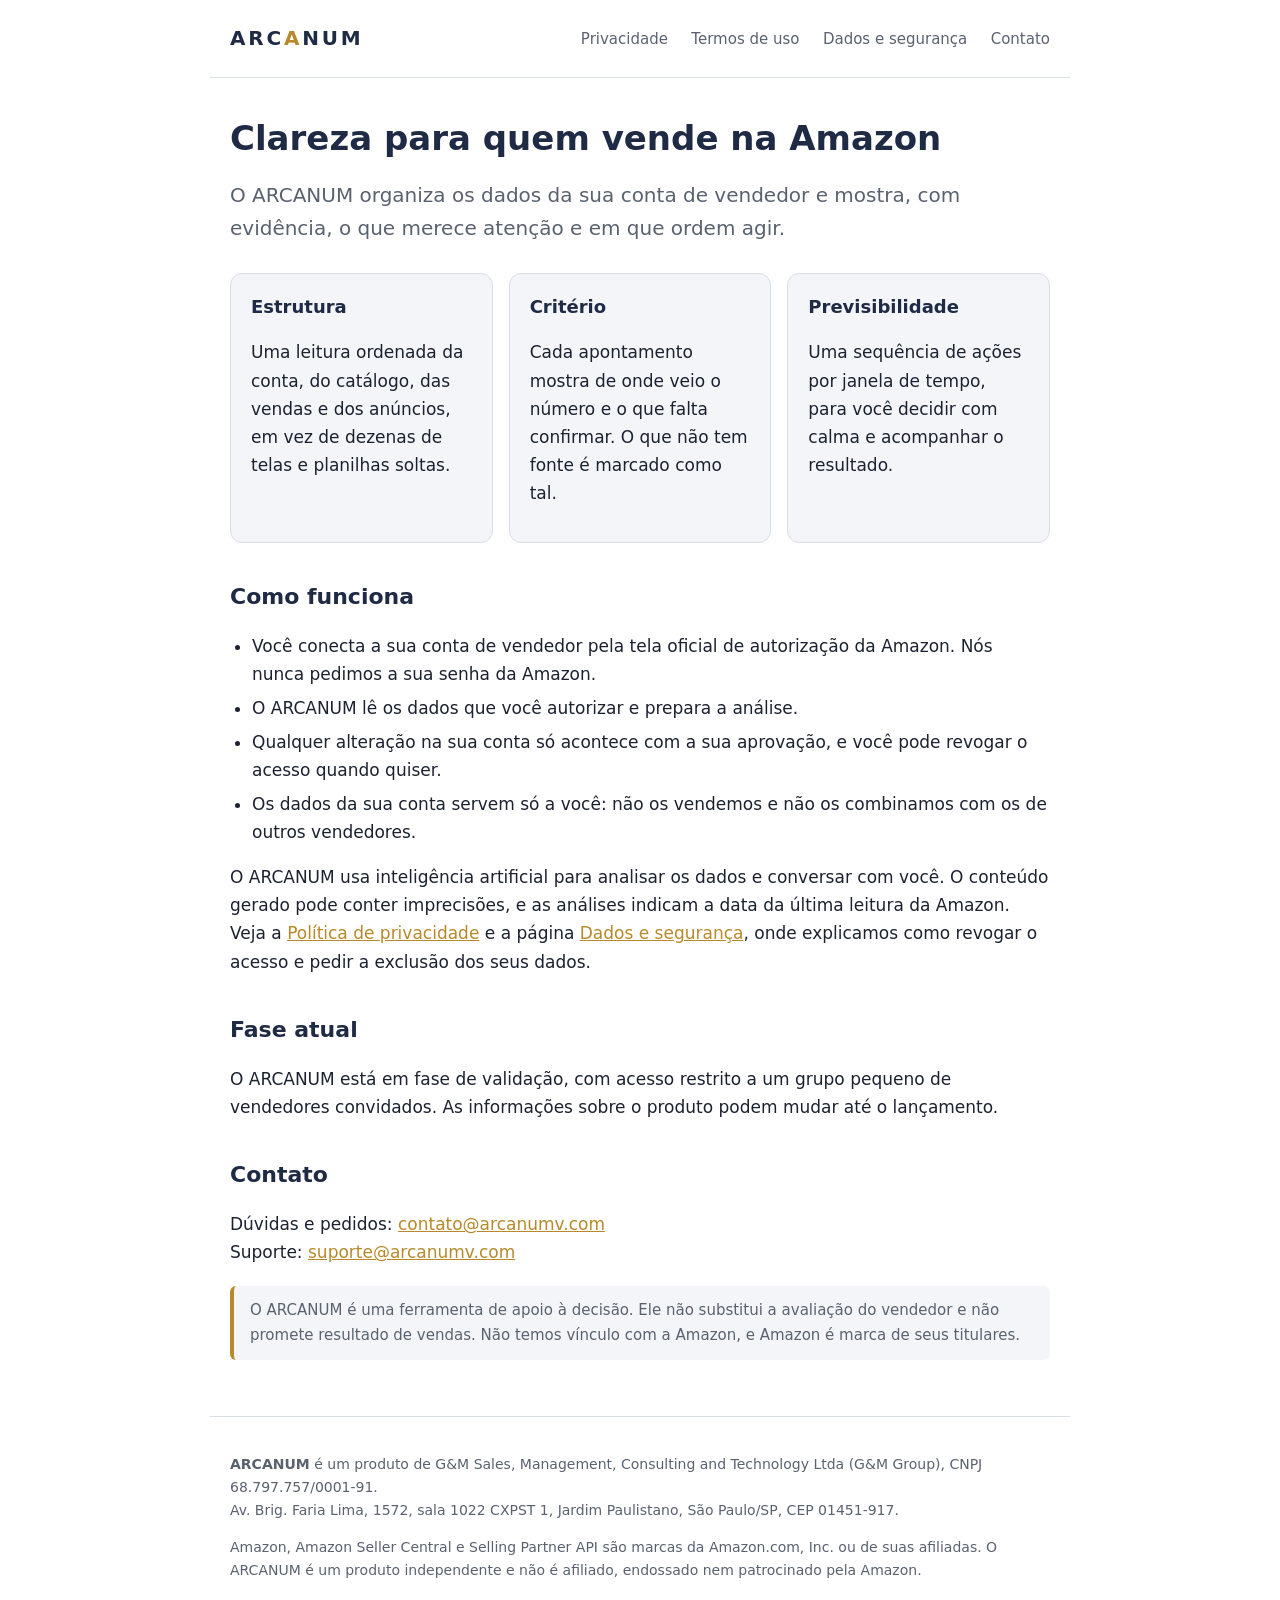
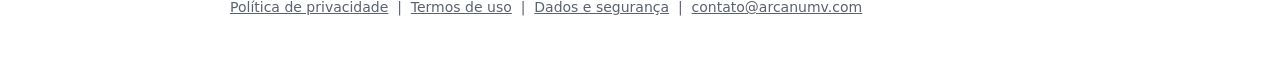
==== index.html @ 4ddd557b "Site institucional do ARCANUM: pagina inicial, privacidade, termos e dados e seguranca" ====
<!doctype html>
<html lang="pt-BR">
<head>
<meta charset="utf-8">
<meta name="viewport" content="width=device-width, initial-scale=1">
<title>ARCANUM | Clareza para quem vende na Amazon</title>
<meta name="description" content="O ARCANUM organiza os dados da sua conta de vendedor na Amazon e mostra, com evidência, o que merece atenção e em que ordem agir.">
<link rel="stylesheet" href="style.css">
</head>
<body>
<header>
  <a class="logo" href="/">ARC<span>A</span>NUM</a>
  <nav>
    <a href="/privacidade.html">Privacidade</a>
    <a href="/termos.html">Termos de uso</a>
    <a href="/dados-e-seguranca.html">Dados e segurança</a>
    <a href="mailto:contato@arcanumv.com">Contato</a>
  </nav>
</header>
<main>
  <h1>Clareza para quem vende na Amazon</h1>
  <p class="lead">O ARCANUM organiza os dados da sua conta de vendedor e mostra, com evidência, o que merece atenção e em que ordem agir.</p>

  <div class="cards">
    <div class="card">
      <h3>Estrutura</h3>
      <p>Uma leitura ordenada da conta, do catálogo, das vendas e dos anúncios, em vez de dezenas de telas e planilhas soltas.</p>
    </div>
    <div class="card">
      <h3>Critério</h3>
      <p>Cada apontamento mostra de onde veio o número e o que falta confirmar. O que não tem fonte é marcado como tal.</p>
    </div>
    <div class="card">
      <h3>Previsibilidade</h3>
      <p>Uma sequência de ações por janela de tempo, para você decidir com calma e acompanhar o resultado.</p>
    </div>
  </div>

  <h2>Como funciona</h2>
  <ul>
    <li>Você conecta a sua conta de vendedor pela tela oficial de autorização da Amazon. Nós nunca pedimos a sua senha da Amazon.</li>
    <li>O ARCANUM lê os dados que você autorizar e prepara a análise.</li>
    <li>Qualquer alteração na sua conta só acontece com a sua aprovação, e você pode revogar o acesso quando quiser.</li>
    <li>Os dados da sua conta servem só a você: não os vendemos e não os combinamos com os de outros vendedores.</li>
  </ul>
  <p>O ARCANUM usa inteligência artificial para analisar os dados e conversar com você. O conteúdo gerado pode conter imprecisões, e as análises indicam a data da última leitura da Amazon. Veja a <a href="/privacidade.html">Política de privacidade</a> e a página <a href="/dados-e-seguranca.html">Dados e segurança</a>, onde explicamos como revogar o acesso e pedir a exclusão dos seus dados.</p>

  <h2>Fase atual</h2>
  <p>O ARCANUM está em fase de validação, com acesso restrito a um grupo pequeno de vendedores convidados. As informações sobre o produto podem mudar até o lançamento.</p>

  <h2>Contato</h2>
  <p>Dúvidas e pedidos: <a href="mailto:contato@arcanumv.com">contato@arcanumv.com</a><br>
  Suporte: <a href="mailto:suporte@arcanumv.com">suporte@arcanumv.com</a></p>
  <p class="aviso">O ARCANUM é uma ferramenta de apoio à decisão. Ele não substitui a avaliação do vendedor e não promete resultado de vendas. Não temos vínculo com a Amazon, e Amazon é marca de seus titulares.</p>
</main>
<footer>
  <p><strong>ARCANUM</strong> é um produto de G&amp;M Sales, Management, Consulting and Technology Ltda (G&amp;M Group), CNPJ 68.797.757/0001-91.<br>
  Av. Brig. Faria Lima, 1572, sala 1022 CXPST 1, Jardim Paulistano, São Paulo/SP, CEP 01451-917.</p>
  <p class="small">Amazon, Amazon Seller Central e Selling Partner API são marcas da Amazon.com, Inc. ou de suas afiliadas. O ARCANUM é um produto independente e não é afiliado, endossado nem patrocinado pela Amazon.</p>
  <p><a href="/privacidade.html">Política de privacidade</a> &nbsp;|&nbsp; <a href="/termos.html">Termos de uso</a> &nbsp;|&nbsp; <a href="/dados-e-seguranca.html">Dados e segurança</a> &nbsp;|&nbsp; <a href="mailto:contato@arcanumv.com">contato@arcanumv.com</a></p>
</footer>
</body>
</html>
---- style.css ----
:root {
  --navy: #1f2a44;
  --gold: #b8892b;
  --ink: #1c2230;
  --muted: #5a6270;
  --bg: #ffffff;
  --soft: #f3f5f9;
  --line: #d9dee8;
}
@media (prefers-color-scheme: dark) {
  :root {
    --navy: #e8ecf5;
    --gold: #d4a63f;
    --ink: #e8ecf5;
    --muted: #a3acbd;
    --bg: #11151f;
    --soft: #1a2030;
    --line: #2b3347;
  }
}
* { box-sizing: border-box; }
html { -webkit-text-size-adjust: 100%; }
body {
  margin: 0;
  font-family: system-ui, -apple-system, "Segoe UI", Roboto, Arial, sans-serif;
  color: var(--ink);
  background: var(--bg);
  line-height: 1.65;
  font-size: 17px;
}
a { color: var(--gold); }
header, main, footer { width: 100%; max-width: 860px; margin: 0 auto; padding: 0 20px; }
header { display: flex; align-items: center; justify-content: space-between; padding-top: 22px; padding-bottom: 22px; border-bottom: 1px solid var(--line); flex-wrap: wrap; gap: 10px; }
.logo { font-weight: 800; letter-spacing: 0.14em; color: var(--navy); text-decoration: none; font-size: 20px; }
.logo span { color: var(--gold); }
nav a { margin-left: 18px; text-decoration: none; color: var(--muted); font-size: 15px; }
nav a:hover { color: var(--gold); }
h1 { font-size: 34px; line-height: 1.2; color: var(--navy); margin: 40px 0 12px; }
h2 { font-size: 22px; color: var(--navy); margin: 36px 0 8px; }
h3 { font-size: 18px; color: var(--navy); margin: 24px 0 6px; }
.lead { font-size: 20px; color: var(--muted); margin-bottom: 28px; }
.cards { display: grid; grid-template-columns: repeat(auto-fit, minmax(240px, 1fr)); gap: 16px; margin: 24px 0; }
.card { background: var(--soft); border: 1px solid var(--line); border-radius: 12px; padding: 18px 20px; }
.card h3 { margin-top: 0; }
.aviso { background: var(--soft); border-left: 4px solid var(--gold); padding: 12px 16px; border-radius: 6px; color: var(--muted); font-size: 15px; margin: 20px 0; }
ul { padding-left: 22px; }
li { margin: 6px 0; }
footer { border-top: 1px solid var(--line); margin-top: 56px; padding-top: 22px; padding-bottom: 40px; color: var(--muted); font-size: 14px; }
footer a { color: var(--muted); }
.small { font-size: 14px; color: var(--muted); }
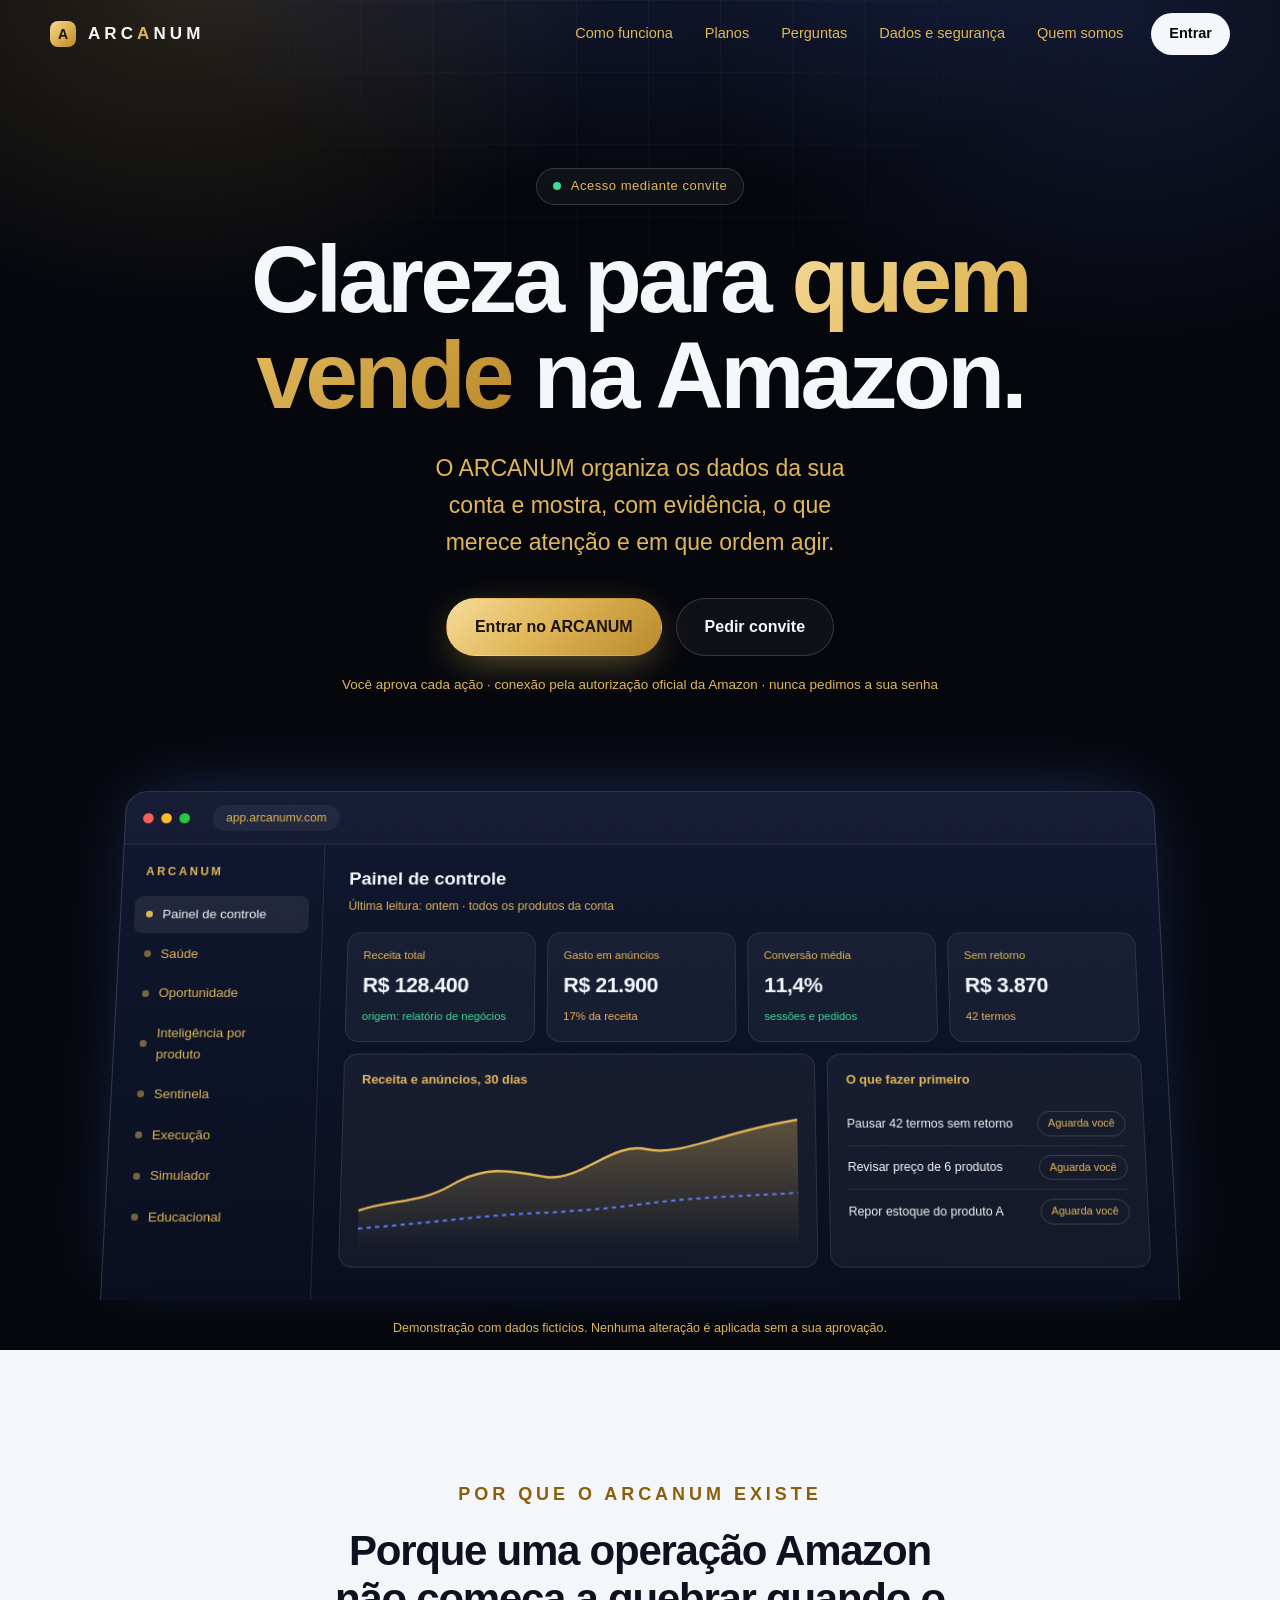
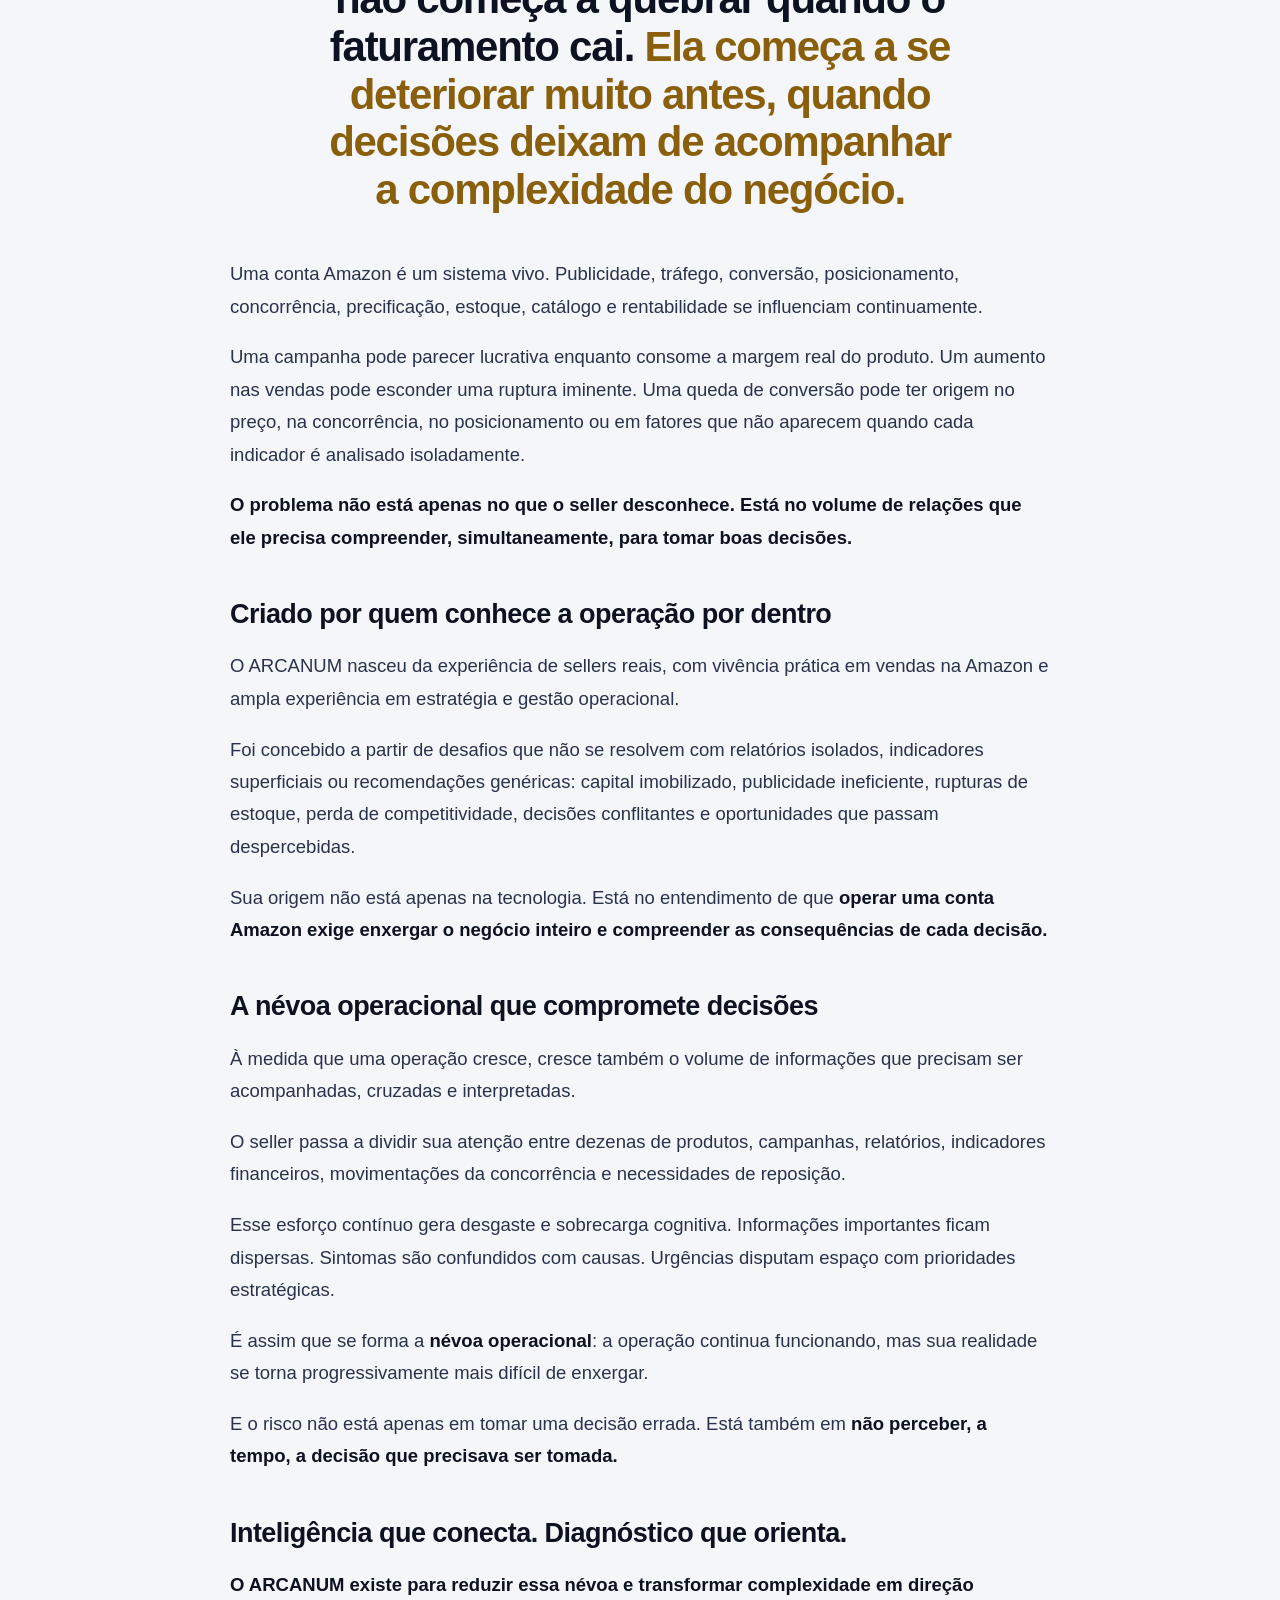
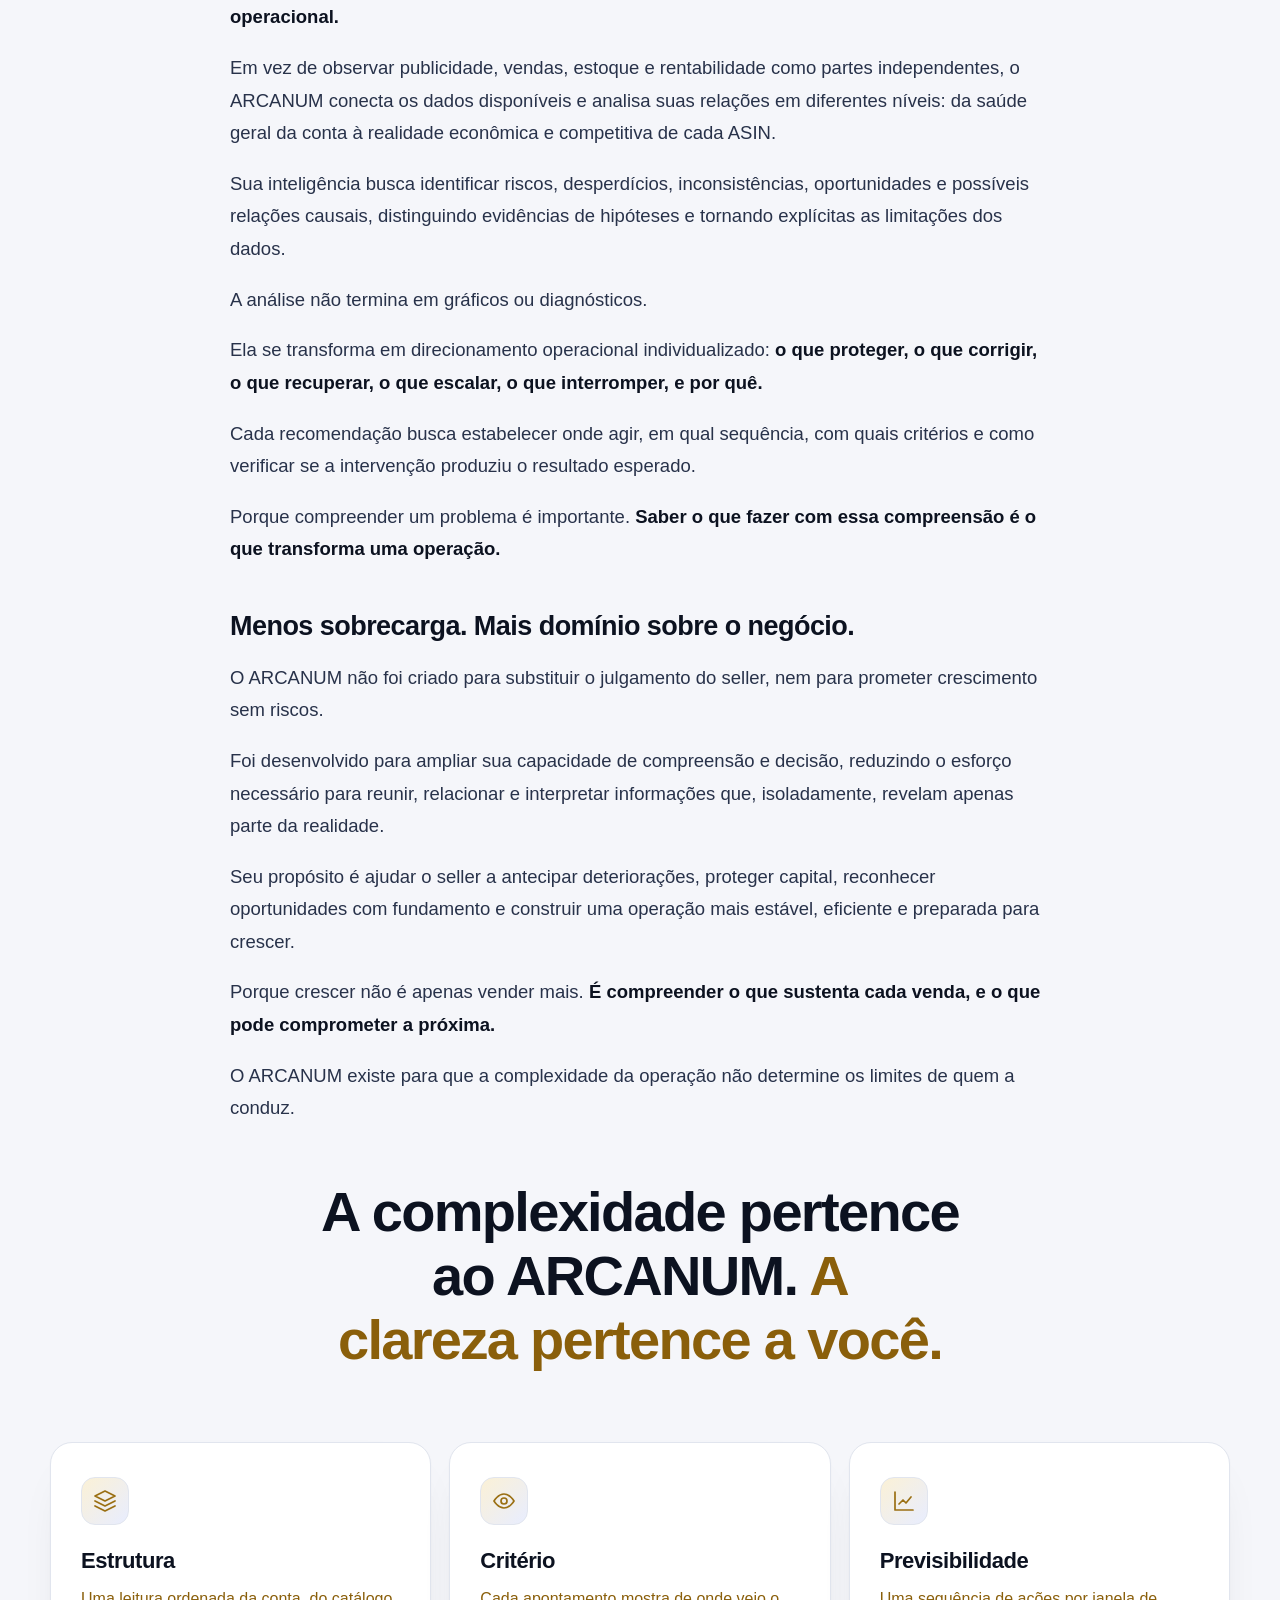
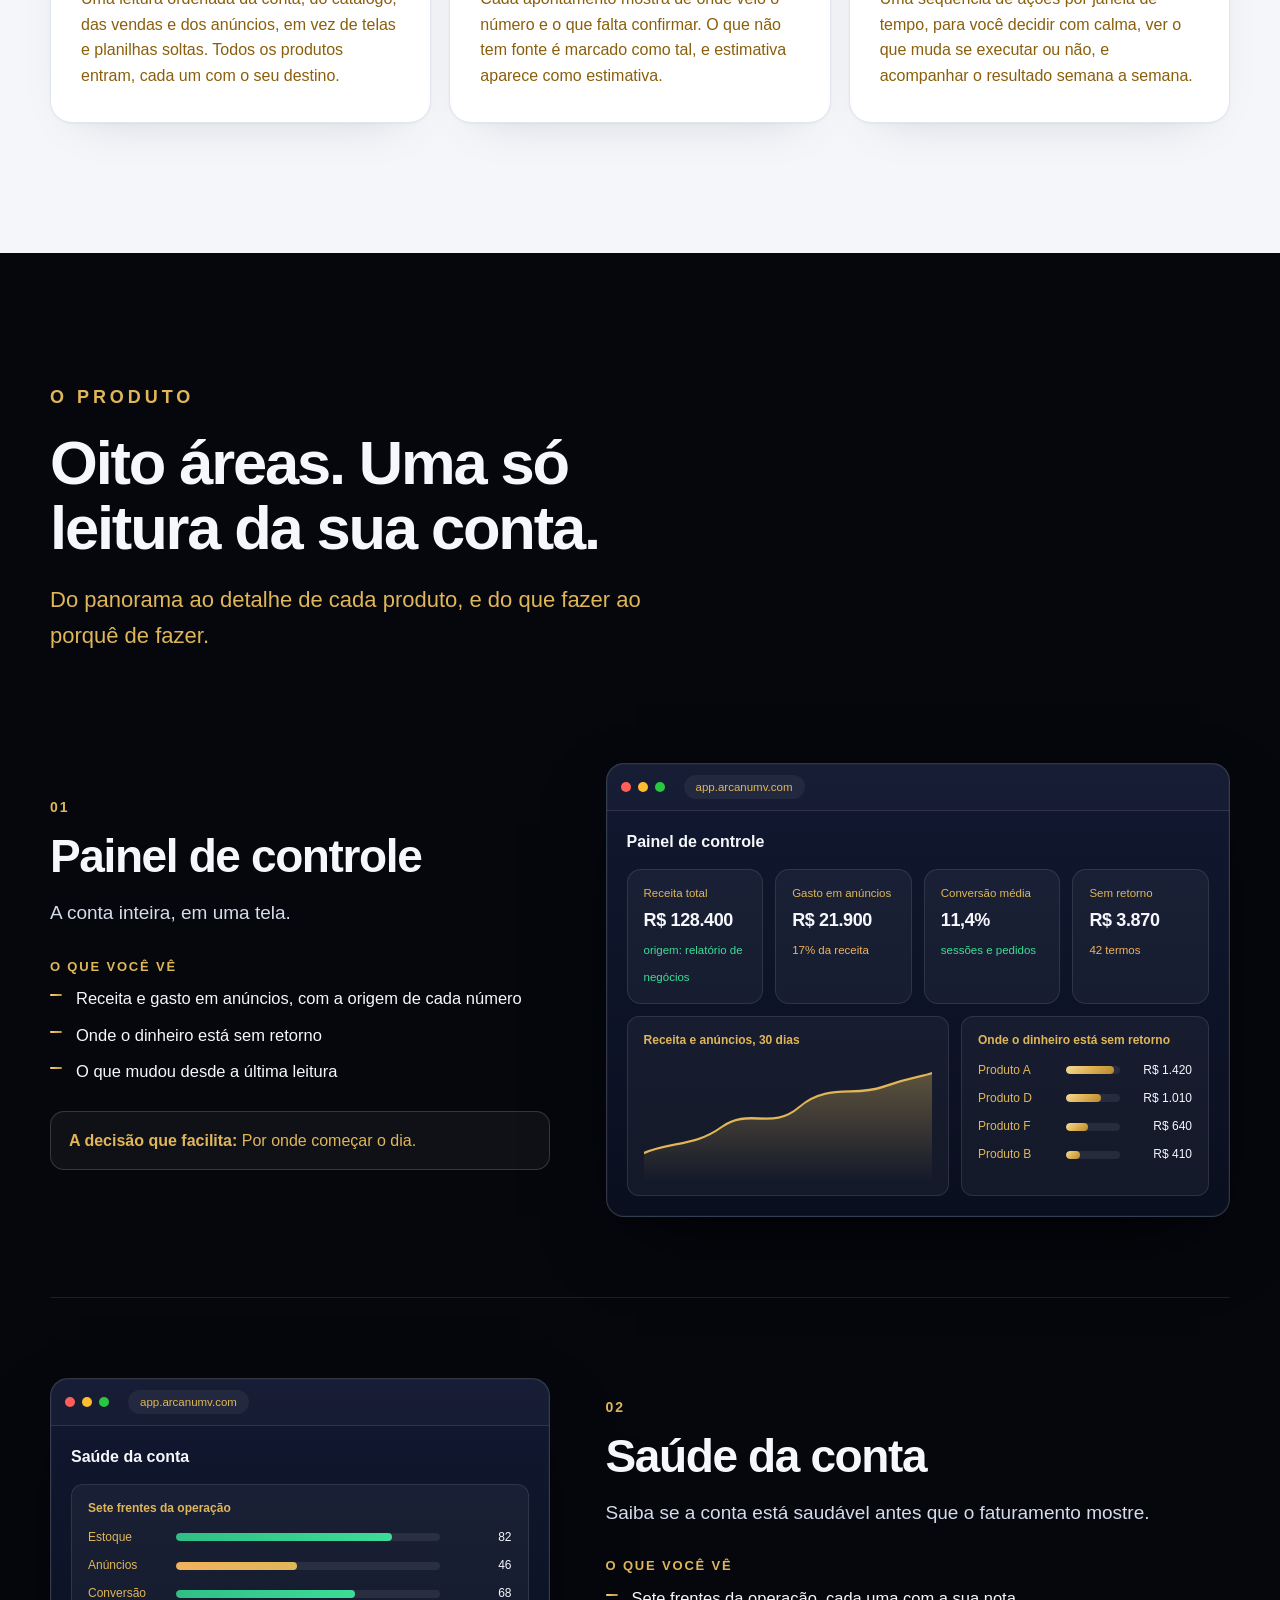
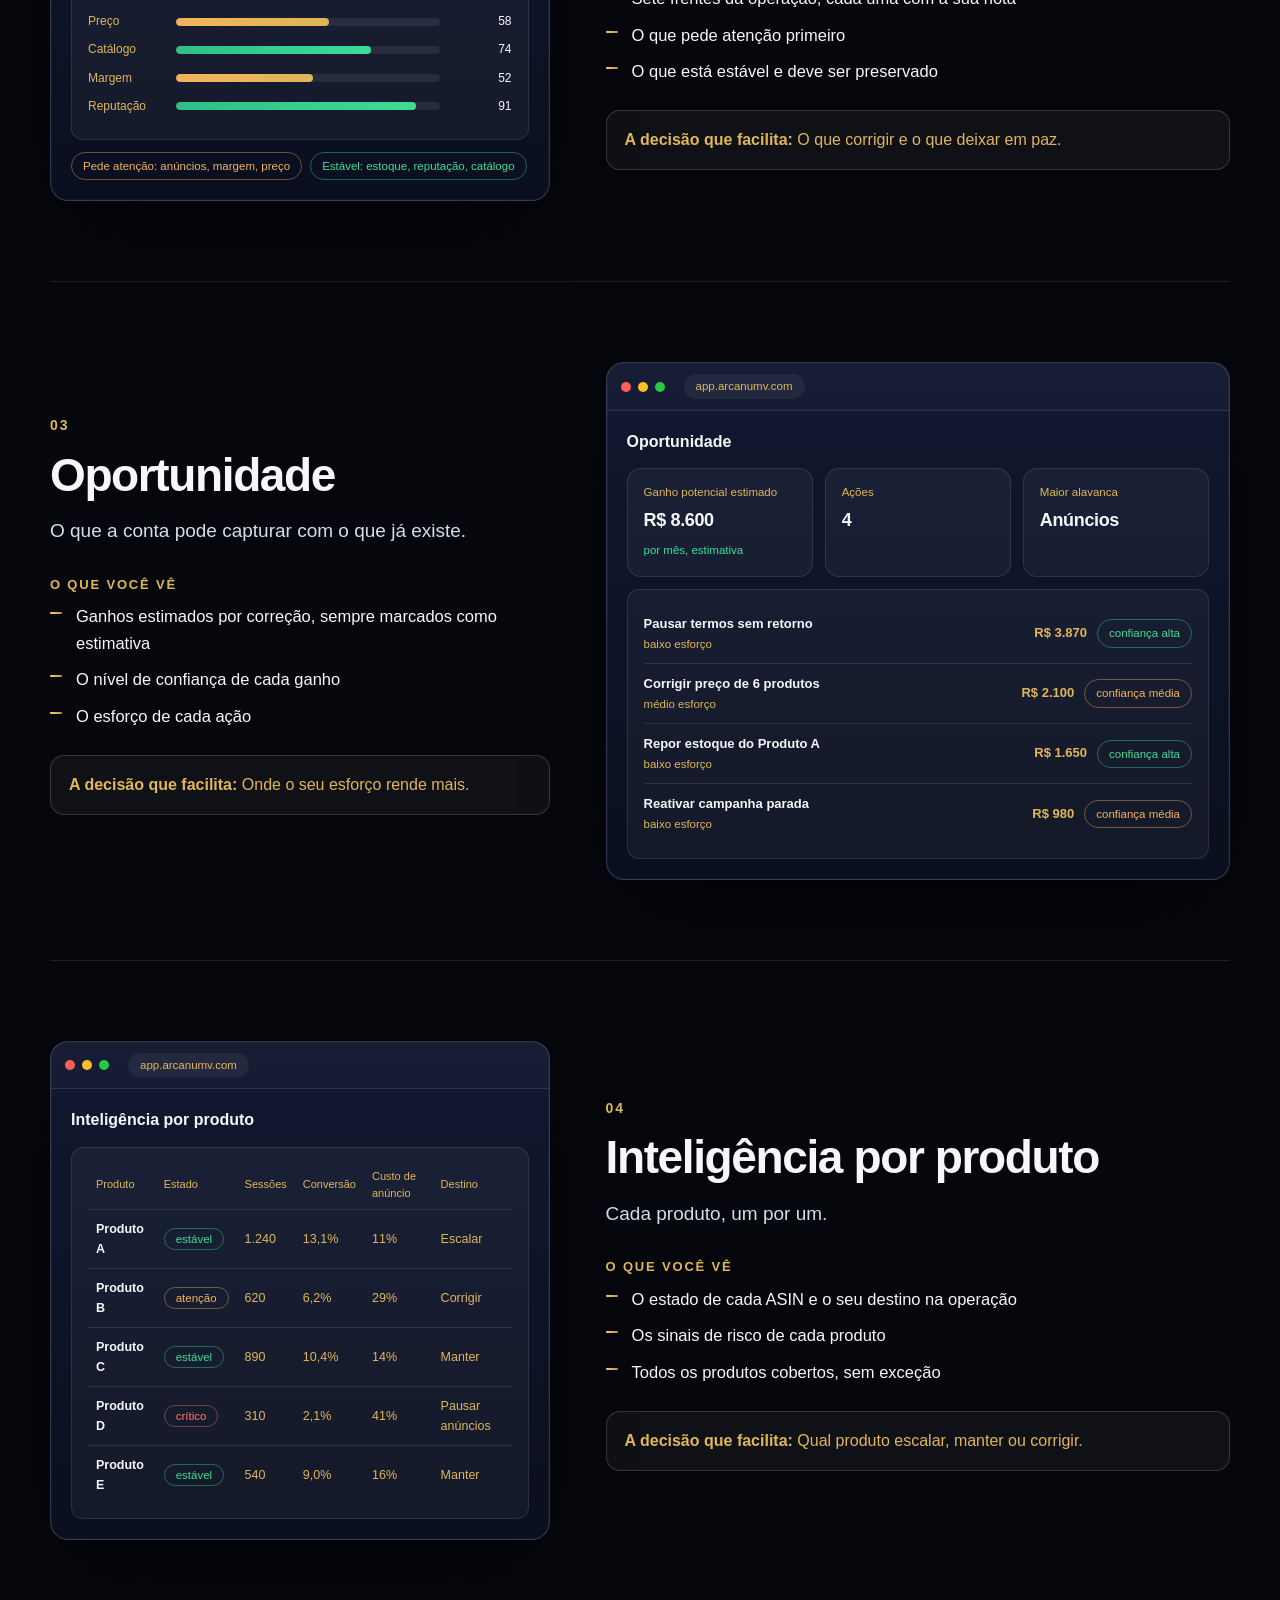
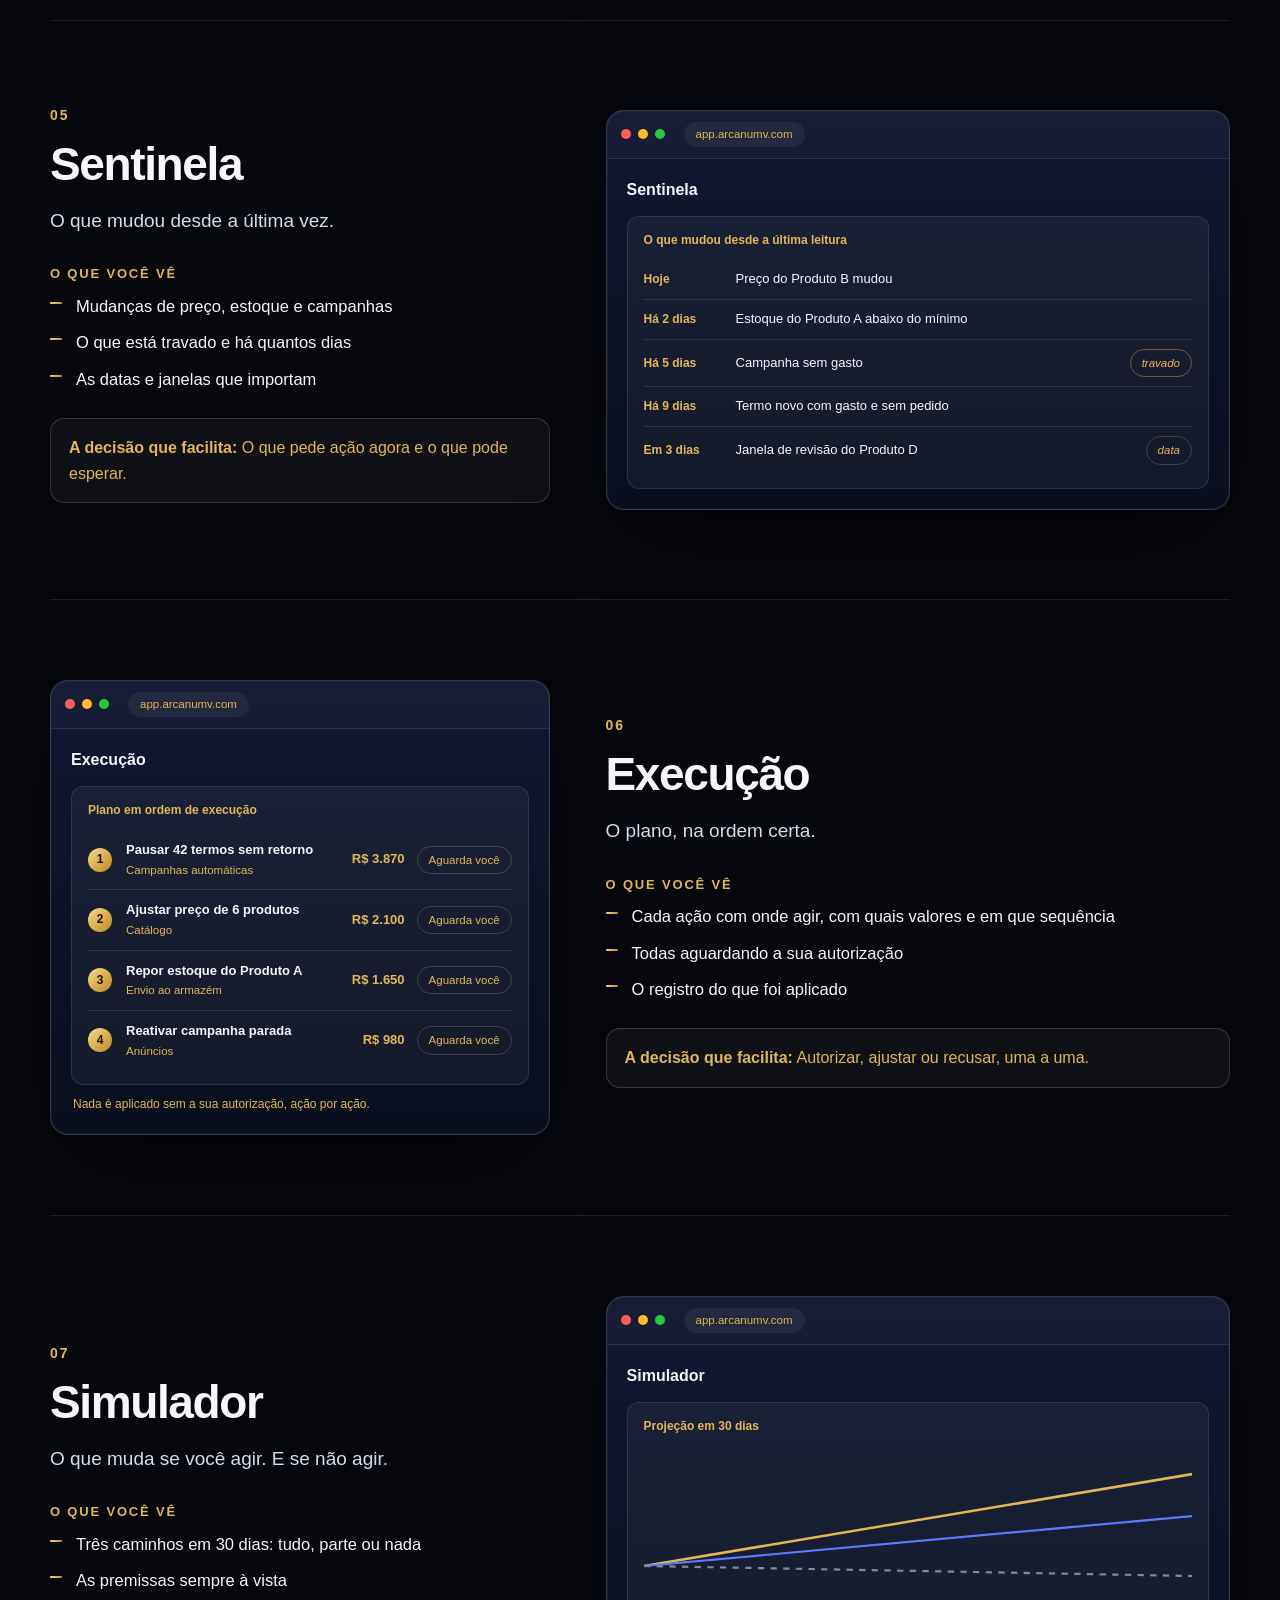
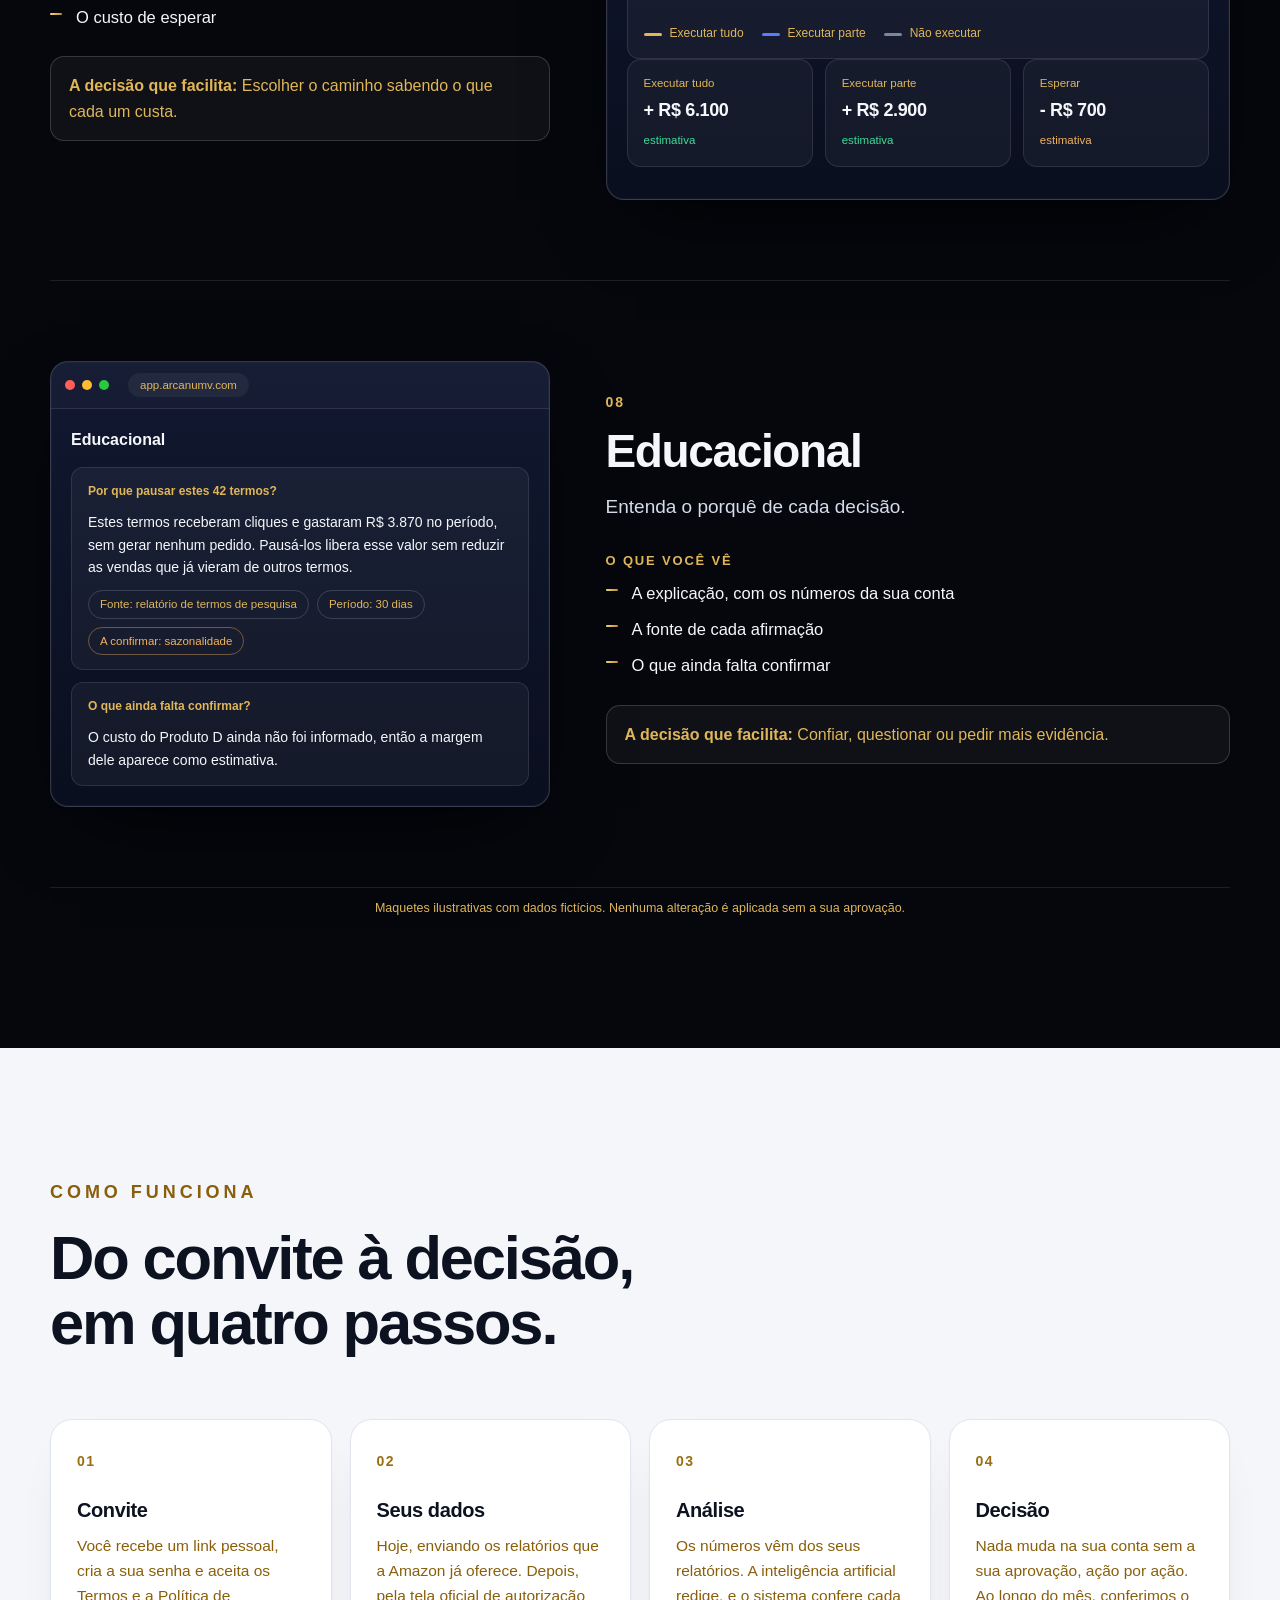
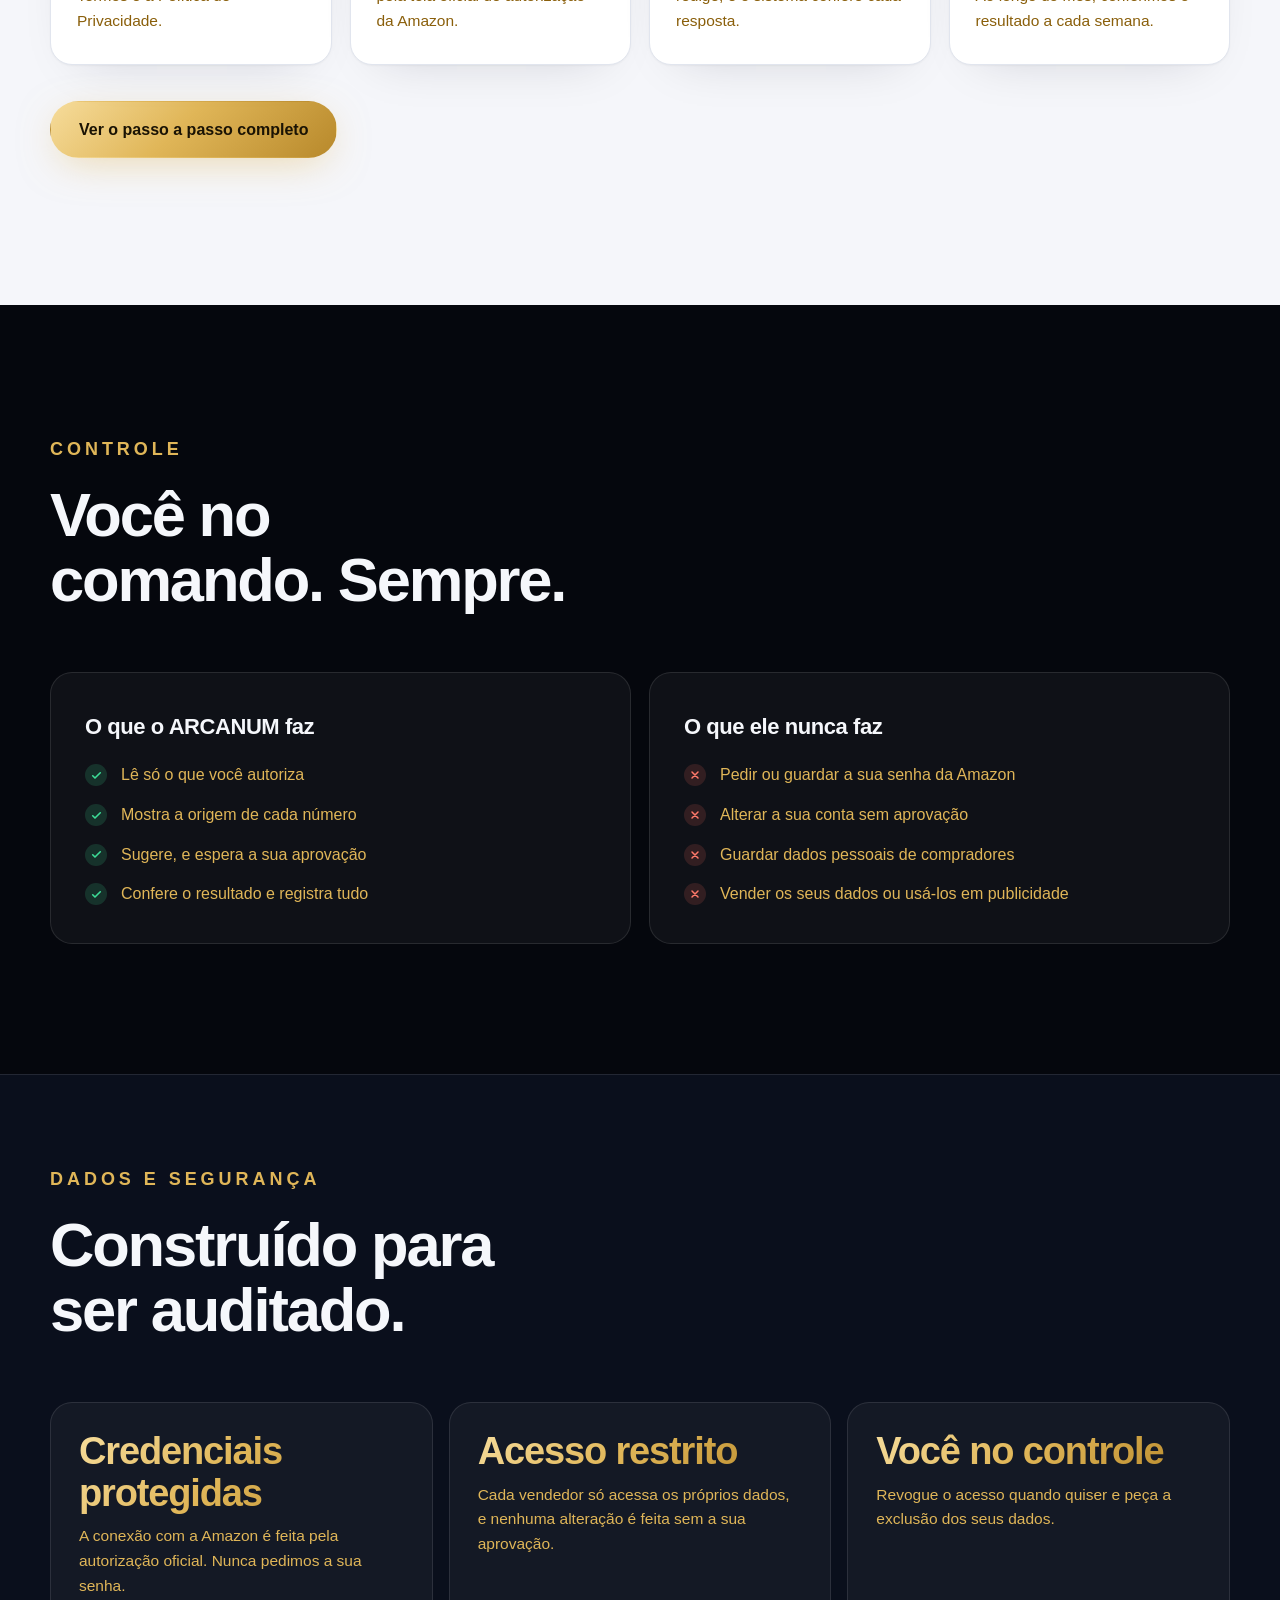
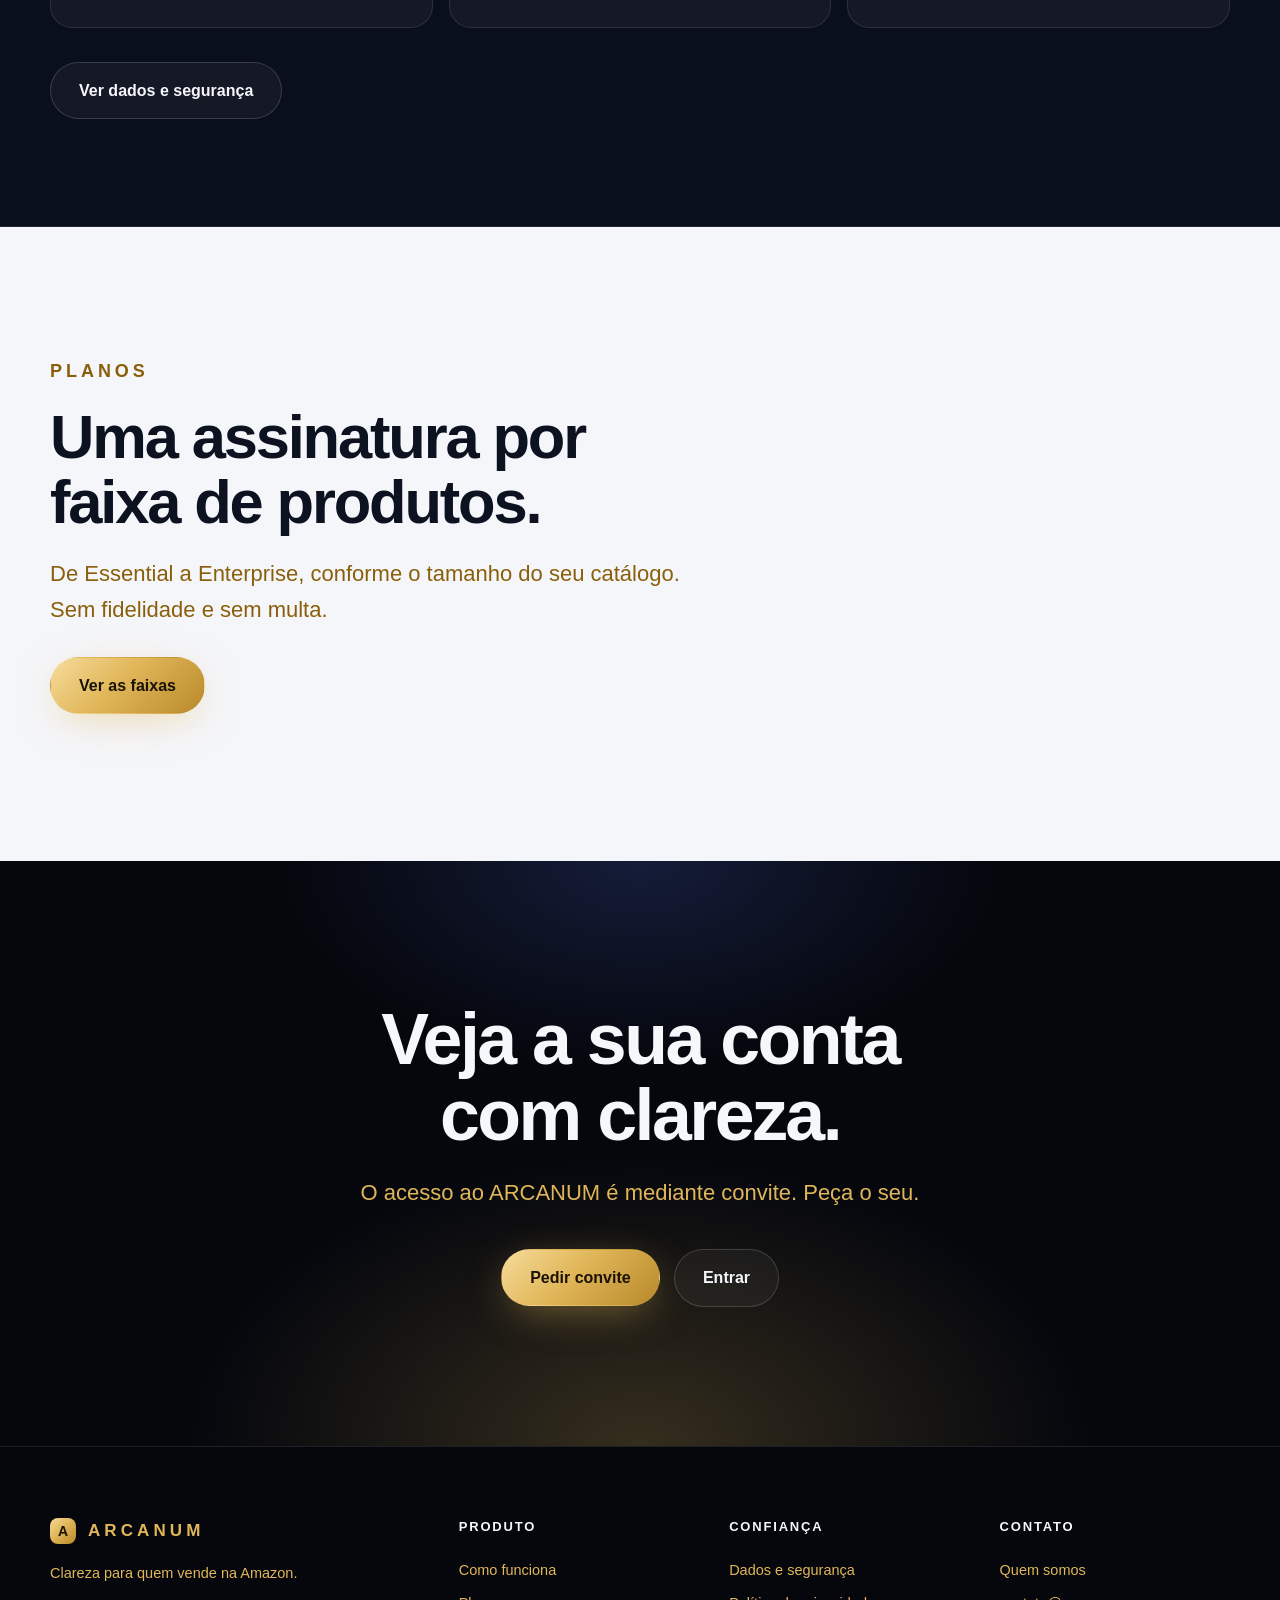
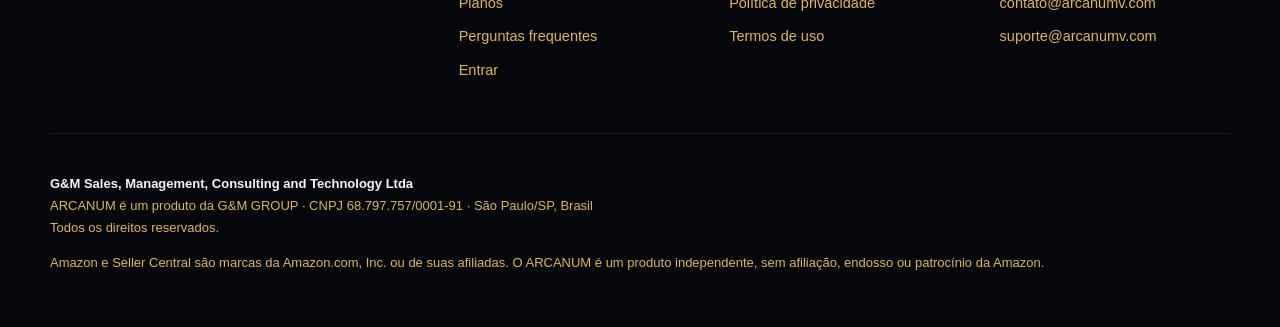
==== commit dda56e55: "Site v1.1: paginas novas, privacidade e termos atualizados (31/10/2026)" ====
--- a/index.html
+++ b/index.html
@@ -2,62 +2,194 @@
 <html lang="pt-BR">
 <head>
 <meta charset="utf-8">
-<meta name="viewport" content="width=device-width, initial-scale=1">
+<meta name="viewport" content="width=device-width, initial-scale=1, viewport-fit=cover">
 <title>ARCANUM | Clareza para quem vende na Amazon</title>
 <meta name="description" content="O ARCANUM organiza os dados da sua conta de vendedor na Amazon e mostra, com evidência, o que merece atenção e em que ordem agir.">
-<link rel="stylesheet" href="style.css">
+<meta name="theme-color" content="#05070d">
+<meta property="og:title" content="ARCANUM | Clareza para quem vende na Amazon"><meta property="og:description" content="O ARCANUM organiza os dados da sua conta de vendedor na Amazon e mostra, com evidência, o que merece atenção e em que ordem agir."><meta property="og:type" content="website"><meta property="og:url" content="https://arcanumv.com/">
+<link rel="canonical" href="https://arcanumv.com/">
+<link rel="icon" href="data:image/svg+xml,%3Csvg xmlns='http://www.w3.org/2000/svg' viewBox='0 0 32 32'%3E%3Crect width='32' height='32' rx='9' fill='%23e0b658'/%3E%3Ctext x='16' y='23' font-size='20' font-weight='800' text-anchor='middle' fill='%231a1304' font-family='Arial'%3EA%3C/text%3E%3C/svg%3E">
+<link rel="stylesheet" href="/style.css">
+<script type="application/ld+json">{"@context": "https://schema.org", "@type": "Organization", "name": "ARCANUM", "url": "https://arcanumv.com", "legalName": "G&M Sales, Management, Consulting and Technology Ltda", "taxID": "68.797.757/0001-91", "email": "contato@arcanumv.com", "address": {"@type": "PostalAddress", "addressLocality": "São Paulo", "addressRegion": "SP", "addressCountry": "BR"}}</script>
 </head>
 <body>
-<header>
-  <a class="logo" href="/">ARC<span>A</span>NUM</a>
-  <nav>
-    <a href="/privacidade.html">Privacidade</a>
-    <a href="/termos.html">Termos de uso</a>
-    <a href="/dados-e-seguranca.html">Dados e segurança</a>
-    <a href="mailto:contato@arcanumv.com">Contato</a>
-  </nav>
-</header>
-<main>
-  <h1>Clareza para quem vende na Amazon</h1>
-  <p class="lead">O ARCANUM organiza os dados da sua conta de vendedor e mostra, com evidência, o que merece atenção e em que ordem agir.</p>
+<a class="pular" href="#conteudo">Pular para o conteúdo</a>
+<header class="nav" id="nav"><div class="wrap">
+  <a class="logo" href="/" aria-label="ARCANUM, início"><i>A</i><span>ARC<b>A</b>NUM</span></a>
+  <button class="burger" id="burger" aria-label="Abrir menu" aria-expanded="false"><svg width="20" height="20" viewBox="0 0 24 24" fill="none" stroke="currentColor" stroke-width="2" stroke-linecap="round"><path d="M4 8h16M4 16h16"/></svg></button>
+  <nav class="menu" id="menu" aria-label="Principal"><a href="/como-funciona.html">Como funciona</a><a href="/planos.html">Planos</a><a href="/faq.html">Perguntas</a><a href="/dados-e-seguranca.html">Dados e segurança</a><a href="/quem-somos.html">Quem somos</a><a class="cta" href="https://app.arcanumv.com">Entrar</a></nav>
+</div></header>
+<main id="conteudo">
 
-  <div class="cards">
-    <div class="card">
-      <h3>Estrutura</h3>
-      <p>Uma leitura ordenada da conta, do catálogo, das vendas e dos anúncios, em vez de dezenas de telas e planilhas soltas.</p>
+<section class="hero">
+ <div class="grid-bg"></div>
+ <div class="wrap">
+  <span class="pill rv"><span class="dot"></span>Acesso mediante convite</span>
+  <h1 class="display rv d1">Clareza para <span class="gt">quem vende</span> na Amazon.</h1>
+  <p class="sub rv d2">O ARCANUM organiza os dados da sua conta e mostra, com evidência, o que merece atenção e em que ordem agir.</p>
+  <div class="acts rv d3"><a class="btn p" href="https://app.arcanumv.com">Entrar no ARCANUM</a><a class="btn g" href="mailto:contato@arcanumv.com?subject=Pedido%20de%20convite%20ARCANUM">Pedir convite</a></div>
+  <p class="micro rv d3">Você aprova cada ação · conexão pela autorização oficial da Amazon · nunca pedimos a sua senha</p>
+ </div>
+ 
+<div class="stage rv d2" aria-label="Demonstração do painel do ARCANUM, com dados fictícios">
+ <div class="app">
+  <div class="bar"><i></i><i></i><i></i><span>app.arcanumv.com</span></div>
+  <div class="body">
+   <div class="side"><b>ARCANUM</b><div class="on">Painel de controle</div><div>Saúde</div><div>Oportunidade</div><div>Inteligência por produto</div><div>Sentinela</div><div>Execução</div><div>Simulador</div><div>Educacional</div></div>
+   <div class="main">
+    <h4>Painel de controle</h4><div class="cap">Última leitura: ontem · todos os produtos da conta</div>
+    <div class="kpis">
+     <div class="kpi"><small>Receita total</small><strong>R$ 128.400</strong><em>origem: relatório de negócios</em></div>
+     <div class="kpi"><small>Gasto em anúncios</small><strong>R$ 21.900</strong><em class="w">17% da receita</em></div>
+     <div class="kpi"><small>Conversão média</small><strong>11,4%</strong><em>sessões e pedidos</em></div>
+     <div class="kpi"><small>Sem retorno</small><strong>R$ 3.870</strong><em class="w">42 termos</em></div>
     </div>
-    <div class="card">
-      <h3>Critério</h3>
-      <p>Cada apontamento mostra de onde veio o número e o que falta confirmar. O que não tem fonte é marcado como tal.</p>
+    <div class="row2">
+     <div class="panel"><h5>Receita e anúncios, 30 dias</h5>
+      <svg viewBox="0 0 520 150" width="100%" height="150" preserveAspectRatio="none" aria-hidden="true"><defs><linearGradient id="g1" x1="0" x2="0" y1="0" y2="1"><stop offset="0" stop-color="#e0b658" stop-opacity=".35"/><stop offset="1" stop-color="#e0b658" stop-opacity="0"/></linearGradient></defs>
+      <path d="M0 110 C40 98 70 104 110 84 S180 70 220 76 S300 40 340 48 S430 30 520 18 L520 150 L0 150Z" fill="url(#g1)"/><path d="M0 110 C40 98 70 104 110 84 S180 70 220 76 S300 40 340 48 S430 30 520 18" fill="none" stroke="#e0b658" stroke-width="2.4"/><path d="M0 128 C60 124 100 120 150 116 S260 112 330 104 S450 96 520 92" fill="none" stroke="#5b7cff" stroke-width="2" stroke-dasharray="5 5"/></svg></div>
+     <div class="panel"><h5>O que fazer primeiro</h5>
+      <div class="rec">Pausar 42 termos sem retorno<span class="lock">Aguarda você</span></div>
+      <div class="rec">Revisar preço de 6 produtos<span class="lock">Aguarda você</span></div>
+      <div class="rec">Repor estoque do produto A<span class="lock">Aguarda você</span></div>
+     </div>
     </div>
-    <div class="card">
-      <h3>Previsibilidade</h3>
-      <p>Uma sequência de ações por janela de tempo, para você decidir com calma e acompanhar o resultado.</p>
-    </div>
+   </div>
   </div>
+ </div>
+</div>
+<p class="demo">Demonstração com dados fictícios. Nenhuma alteração é aplicada sem a sua aprovação.</p>
 
-  <h2>Como funciona</h2>
-  <ul>
-    <li>Você conecta a sua conta de vendedor pela tela oficial de autorização da Amazon. Nós nunca pedimos a sua senha da Amazon.</li>
-    <li>O ARCANUM lê os dados que você autorizar e prepara a análise.</li>
-    <li>Qualquer alteração na sua conta só acontece com a sua aprovação, e você pode revogar o acesso quando quiser.</li>
-    <li>Os dados da sua conta servem só a você: não os vendemos e não os combinamos com os de outros vendedores.</li>
-  </ul>
-  <p>O ARCANUM usa inteligência artificial para analisar os dados e conversar com você. O conteúdo gerado pode conter imprecisões, e as análises indicam a data da última leitura da Amazon. Veja a <a href="/privacidade.html">Política de privacidade</a> e a página <a href="/dados-e-seguranca.html">Dados e segurança</a>, onde explicamos como revogar o acesso e pedir a exclusão dos seus dados.</p>
+</section>
 
-  <h2>Fase atual</h2>
-  <p>O ARCANUM está em fase de validação, com acesso restrito a um grupo pequeno de vendedores convidados. As informações sobre o produto podem mudar até o lançamento.</p>
+<section class="sec light">
+ <div class="wrap">
+  <p class="eyebrow c rv">Por que o ARCANUM existe</p>
+  <p class="statement longo rv d1"><em>Porque uma operação Amazon não começa a quebrar quando o faturamento cai.</em> <span>Ela começa a se deteriorar muito antes, quando decisões deixam de acompanhar a complexidade do negócio.</span></p>
+  <div class="narrow lerbloco rv d2">
+<p>Uma conta Amazon é um sistema vivo. Publicidade, tráfego, conversão, posicionamento, concorrência, precificação, estoque, catálogo e rentabilidade se influenciam continuamente.</p>
+<p>Uma campanha pode parecer lucrativa enquanto consome a margem real do produto. Um aumento nas vendas pode esconder uma ruptura iminente. Uma queda de conversão pode ter origem no preço, na concorrência, no posicionamento ou em fatores que não aparecem quando cada indicador é analisado isoladamente.</p>
+<p><strong>O problema não está apenas no que o seller desconhece. Está no volume de relações que ele precisa compreender, simultaneamente, para tomar boas decisões.</strong></p>
+<h3>Criado por quem conhece a operação por dentro</h3>
+<p>O ARCANUM nasceu da experiência de sellers reais, com vivência prática em vendas na Amazon e ampla experiência em estratégia e gestão operacional.</p>
+<p>Foi concebido a partir de desafios que não se resolvem com relatórios isolados, indicadores superficiais ou recomendações genéricas: capital imobilizado, publicidade ineficiente, rupturas de estoque, perda de competitividade, decisões conflitantes e oportunidades que passam despercebidas.</p>
+<p>Sua origem não está apenas na tecnologia. Está no entendimento de que <strong>operar uma conta Amazon exige enxergar o negócio inteiro e compreender as consequências de cada decisão.</strong></p>
+<h3>A névoa operacional que compromete decisões</h3>
+<p>À medida que uma operação cresce, cresce também o volume de informações que precisam ser acompanhadas, cruzadas e interpretadas.</p>
+<p>O seller passa a dividir sua atenção entre dezenas de produtos, campanhas, relatórios, indicadores financeiros, movimentações da concorrência e necessidades de reposição.</p>
+<p>Esse esforço contínuo gera desgaste e sobrecarga cognitiva. Informações importantes ficam dispersas. Sintomas são confundidos com causas. Urgências disputam espaço com prioridades estratégicas.</p>
+<p>É assim que se forma a <strong>névoa operacional</strong>: a operação continua funcionando, mas sua realidade se torna progressivamente mais difícil de enxergar.</p>
+<p>E o risco não está apenas em tomar uma decisão errada. Está também em <strong>não perceber, a tempo, a decisão que precisava ser tomada.</strong></p>
+<h3>Inteligência que conecta. Diagnóstico que orienta.</h3>
+<p><strong>O ARCANUM existe para reduzir essa névoa e transformar complexidade em direção operacional.</strong></p>
+<p>Em vez de observar publicidade, vendas, estoque e rentabilidade como partes independentes, o ARCANUM conecta os dados disponíveis e analisa suas relações em diferentes níveis: da saúde geral da conta à realidade econômica e competitiva de cada ASIN.</p>
+<p>Sua inteligência busca identificar riscos, desperdícios, inconsistências, oportunidades e possíveis relações causais, distinguindo evidências de hipóteses e tornando explícitas as limitações dos dados.</p>
+<p>A análise não termina em gráficos ou diagnósticos.</p>
+<p>Ela se transforma em direcionamento operacional individualizado: <strong>o que proteger, o que corrigir, o que recuperar, o que escalar, o que interromper, e por quê.</strong></p>
+<p>Cada recomendação busca estabelecer onde agir, em qual sequência, com quais critérios e como verificar se a intervenção produziu o resultado esperado.</p>
+<p>Porque compreender um problema é importante. <strong>Saber o que fazer com essa compreensão é o que transforma uma operação.</strong></p>
+<h3>Menos sobrecarga. Mais domínio sobre o negócio.</h3>
+<p>O ARCANUM não foi criado para substituir o julgamento do seller, nem para prometer crescimento sem riscos.</p>
+<p>Foi desenvolvido para ampliar sua capacidade de compreensão e decisão, reduzindo o esforço necessário para reunir, relacionar e interpretar informações que, isoladamente, revelam apenas parte da realidade.</p>
+<p>Seu propósito é ajudar o seller a antecipar deteriorações, proteger capital, reconhecer oportunidades com fundamento e construir uma operação mais estável, eficiente e preparada para crescer.</p>
+<p>Porque crescer não é apenas vender mais. <strong>É compreender o que sustenta cada venda, e o que pode comprometer a próxima.</strong></p>
+<p>O ARCANUM existe para que a complexidade da operação não determine os limites de quem a conduz.</p></div>
+  <p class="statement fecho rv"><em>A complexidade pertence ao ARCANUM.</em> <span>A clareza pertence a você.</span></p>
+  <div class="tres">
+   <div class="card rv"><span class="ico"><svg viewBox="0 0 24 24" aria-hidden="true"><path d="M12 2l10 5-10 5L2 7z"/><path d="M2 12l10 5 10-5"/><path d="M2 17l10 5 10-5"/></svg></span><h3>Estrutura</h3><p>Uma leitura ordenada da conta, do catálogo, das vendas e dos anúncios, em vez de telas e planilhas soltas. Todos os produtos entram, cada um com o seu destino.</p></div>
+   <div class="card rv d1"><span class="ico"><svg viewBox="0 0 24 24" aria-hidden="true"><path d="M2 12s4-7 10-7 10 7 10 7-4 7-10 7S2 12 2 12z"/><circle cx="12" cy="12" r="3"/></svg></span><h3>Critério</h3><p>Cada apontamento mostra de onde veio o número e o que falta confirmar. O que não tem fonte é marcado como tal, e estimativa aparece como estimativa.</p></div>
+   <div class="card rv d2"><span class="ico"><svg viewBox="0 0 24 24" aria-hidden="true"><path d="M3 3v18h18"/><path d="M7 15l4-4 3 3 5-6"/></svg></span><h3>Previsibilidade</h3><p>Uma sequência de ações por janela de tempo, para você decidir com calma, ver o que muda se executar ou não, e acompanhar o resultado semana a semana.</p></div>
+  </div>
+ </div>
+</section>
 
-  <h2>Contato</h2>
-  <p>Dúvidas e pedidos: <a href="mailto:contato@arcanumv.com">contato@arcanumv.com</a><br>
-  Suporte: <a href="mailto:suporte@arcanumv.com">suporte@arcanumv.com</a></p>
-  <p class="aviso">O ARCANUM é uma ferramenta de apoio à decisão. Ele não substitui a avaliação do vendedor e não promete resultado de vendas. Não temos vínculo com a Amazon, e Amazon é marca de seus titulares.</p>
+<section class="sec" id="produto">
+ <div class="wrap">
+  <p class="eyebrow rv">O produto</p>
+  <h2 class="t rv d1">Oito áreas. Uma só leitura da sua conta.</h2>
+  <p class="lede rv d2">Do panorama ao detalhe de cada produto, e do que fazer ao porquê de fazer.</p>
+  <div class="produto"><section class="pb rv"><div class="pt1"><span class="num">01</span><h3>Painel de controle</h3><p class="prom">A conta inteira, em uma tela.</p><h4>O que você vê</h4><ul><li>Receita e gasto em anúncios, com a origem de cada número</li><li>Onde o dinheiro está sem retorno</li><li>O que mudou desde a última leitura</li></ul><p class="dec"><strong>A decisão que facilita:</strong> Por onde começar o dia.</p></div><div class="pt2"><div class="pf"><div class="pfbar"><i></i><i></i><i></i><span>app.arcanumv.com</span></div><div class="pfbody"><h5>Painel de controle</h5><div class="kpis"><div class="kpi"><small>Receita total</small><strong>R$ 128.400</strong><em class="">origem: relatório de negócios</em></div><div class="kpi"><small>Gasto em anúncios</small><strong>R$ 21.900</strong><em class="w">17% da receita</em></div><div class="kpi"><small>Conversão média</small><strong>11,4%</strong><em class="">sessões e pedidos</em></div><div class="kpi"><small>Sem retorno</small><strong>R$ 3.870</strong><em class="w">42 termos</em></div></div><div class="r2"><div class="pn"><h6>Receita e anúncios, 30 dias</h6><svg viewBox="0 0 520 120" width="100%" height="120" preserveAspectRatio="none" aria-hidden="true"><defs><linearGradient id="pg" x1="0" x2="0" y1="0" y2="1"><stop offset="0" stop-color="#e0b658" stop-opacity=".35"/><stop offset="1" stop-color="#e0b658" stop-opacity="0"/></linearGradient></defs><path d="M0 92 C50 80 90 86 140 66 S230 70 280 46 S380 36 430 26 S500 16 520 12 L520 120 L0 120Z" fill="url(#pg)"/><path d="M0 92 C50 80 90 86 140 66 S230 70 280 46 S380 36 430 26 S500 16 520 12" fill="none" stroke="#e0b658" stroke-width="2.4"/></svg></div><div class="pn"><h6>Onde o dinheiro está sem retorno</h6><div class="hb"><span>Produto A</span><b style="--w:88%"></b><em>R$ 1.420</em></div><div class="hb"><span>Produto D</span><b style="--w:64%"></b><em>R$ 1.010</em></div><div class="hb"><span>Produto F</span><b style="--w:41%"></b><em>R$ 640</em></div><div class="hb"><span>Produto B</span><b style="--w:26%"></b><em>R$ 410</em></div></div></div></div></div></div></section><section class="pb rev rv"><div class="pt1"><span class="num">02</span><h3>Saúde da conta</h3><p class="prom">Saiba se a conta está saudável antes que o faturamento mostre.</p><h4>O que você vê</h4><ul><li>Sete frentes da operação, cada uma com a sua nota</li><li>O que pede atenção primeiro</li><li>O que está estável e deve ser preservado</li></ul><p class="dec"><strong>A decisão que facilita:</strong> O que corrigir e o que deixar em paz.</p></div><div class="pt2"><div class="pf"><div class="pfbar"><i></i><i></i><i></i><span>app.arcanumv.com</span></div><div class="pfbody"><h5>Saúde da conta</h5><div class="pn"><h6>Sete frentes da operação</h6><div class="vb"><span>Estoque</span><b style="--w:82%" class="ok"></b><em>82</em></div><div class="vb"><span>Anúncios</span><b style="--w:46%" class="w"></b><em>46</em></div><div class="vb"><span>Conversão</span><b style="--w:68%" class="ok"></b><em>68</em></div><div class="vb"><span>Preço</span><b style="--w:58%" class="w"></b><em>58</em></div><div class="vb"><span>Catálogo</span><b style="--w:74%" class="ok"></b><em>74</em></div><div class="vb"><span>Margem</span><b style="--w:52%" class="w"></b><em>52</em></div><div class="vb"><span>Reputação</span><b style="--w:91%" class="ok"></b><em>91</em></div></div><div class="chips"><span class="chip w">Pede atenção: anúncios, margem, preço</span><span class="chip ok">Estável: estoque, reputação, catálogo</span></div></div></div></div></section><section class="pb rv"><div class="pt1"><span class="num">03</span><h3>Oportunidade</h3><p class="prom">O que a conta pode capturar com o que já existe.</p><h4>O que você vê</h4><ul><li>Ganhos estimados por correção, sempre marcados como estimativa</li><li>O nível de confiança de cada ganho</li><li>O esforço de cada ação</li></ul><p class="dec"><strong>A decisão que facilita:</strong> Onde o seu esforço rende mais.</p></div><div class="pt2"><div class="pf"><div class="pfbar"><i></i><i></i><i></i><span>app.arcanumv.com</span></div><div class="pfbody"><h5>Oportunidade</h5><div class="kpis k3"><div class="kpi"><small>Ganho potencial estimado</small><strong>R$ 8.600</strong><em class="">por mês, estimativa</em></div><div class="kpi"><small>Ações</small><strong>4</strong></div><div class="kpi"><small>Maior alavanca</small><strong>Anúncios</strong></div></div><div class="pn"><div class="ln"><div><strong>Pausar termos sem retorno</strong><small>baixo esforço</small></div><div class="rt"><b>R$ 3.870</b><span class="chip ok">confiança alta</span></div></div><div class="ln"><div><strong>Corrigir preço de 6 produtos</strong><small>médio esforço</small></div><div class="rt"><b>R$ 2.100</b><span class="chip w">confiança média</span></div></div><div class="ln"><div><strong>Repor estoque do Produto A</strong><small>baixo esforço</small></div><div class="rt"><b>R$ 1.650</b><span class="chip ok">confiança alta</span></div></div><div class="ln"><div><strong>Reativar campanha parada</strong><small>baixo esforço</small></div><div class="rt"><b>R$ 980</b><span class="chip w">confiança média</span></div></div></div></div></div></div></section><section class="pb rev rv"><div class="pt1"><span class="num">04</span><h3>Inteligência por produto</h3><p class="prom">Cada produto, um por um.</p><h4>O que você vê</h4><ul><li>O estado de cada ASIN e o seu destino na operação</li><li>Os sinais de risco de cada produto</li><li>Todos os produtos cobertos, sem exceção</li></ul><p class="dec"><strong>A decisão que facilita:</strong> Qual produto escalar, manter ou corrigir.</p></div><div class="pt2"><div class="pf"><div class="pfbar"><i></i><i></i><i></i><span>app.arcanumv.com</span></div><div class="pfbody"><h5>Inteligência por produto</h5><div class="pn"><table class="pt"><thead><tr><th>Produto</th><th>Estado</th><th>Sessões</th><th>Conversão</th><th>Custo de anúncio</th><th>Destino</th></tr></thead><tbody><tr><td><strong>Produto A</strong></td><td><span class="chip ok">estável</span></td><td>1.240</td><td>13,1%</td><td>11%</td><td>Escalar</td></tr><tr><td><strong>Produto B</strong></td><td><span class="chip w">atenção</span></td><td>620</td><td>6,2%</td><td>29%</td><td>Corrigir</td></tr><tr><td><strong>Produto C</strong></td><td><span class="chip ok">estável</span></td><td>890</td><td>10,4%</td><td>14%</td><td>Manter</td></tr><tr><td><strong>Produto D</strong></td><td><span class="chip r">crítico</span></td><td>310</td><td>2,1%</td><td>41%</td><td>Pausar anúncios</td></tr><tr><td><strong>Produto E</strong></td><td><span class="chip ok">estável</span></td><td>540</td><td>9,0%</td><td>16%</td><td>Manter</td></tr></tbody></table></div></div></div></div></section><section class="pb rv"><div class="pt1"><span class="num">05</span><h3>Sentinela</h3><p class="prom">O que mudou desde a última vez.</p><h4>O que você vê</h4><ul><li>Mudanças de preço, estoque e campanhas</li><li>O que está travado e há quantos dias</li><li>As datas e janelas que importam</li></ul><p class="dec"><strong>A decisão que facilita:</strong> O que pede ação agora e o que pode esperar.</p></div><div class="pt2"><div class="pf"><div class="pfbar"><i></i><i></i><i></i><span>app.arcanumv.com</span></div><div class="pfbody"><h5>Sentinela</h5><div class="pn"><h6>O que mudou desde a última leitura</h6><div class="ev "><b>Hoje</b><span>Preço do Produto B mudou</span></div><div class="ev "><b>Há 2 dias</b><span>Estoque do Produto A abaixo do mínimo</span></div><div class="ev "><b>Há 5 dias</b><span>Campanha sem gasto</span><em class="chip w">travado</em></div><div class="ev "><b>Há 9 dias</b><span>Termo novo com gasto e sem pedido</span></div><div class="ev d"><b>Em 3 dias</b><span>Janela de revisão do Produto D</span><em class="chip ">data</em></div></div></div></div></div></section><section class="pb rev rv"><div class="pt1"><span class="num">06</span><h3>Execução</h3><p class="prom">O plano, na ordem certa.</p><h4>O que você vê</h4><ul><li>Cada ação com onde agir, com quais valores e em que sequência</li><li>Todas aguardando a sua autorização</li><li>O registro do que foi aplicado</li></ul><p class="dec"><strong>A decisão que facilita:</strong> Autorizar, ajustar ou recusar, uma a uma.</p></div><div class="pt2"><div class="pf"><div class="pfbar"><i></i><i></i><i></i><span>app.arcanumv.com</span></div><div class="pfbody"><h5>Execução</h5><div class="pn"><h6>Plano em ordem de execução</h6><div class="st"><span class="n">1</span><div><strong>Pausar 42 termos sem retorno</strong><small>Campanhas automáticas</small></div><b>R$ 3.870</b><span class="chip">Aguarda você</span></div><div class="st"><span class="n">2</span><div><strong>Ajustar preço de 6 produtos</strong><small>Catálogo</small></div><b>R$ 2.100</b><span class="chip">Aguarda você</span></div><div class="st"><span class="n">3</span><div><strong>Repor estoque do Produto A</strong><small>Envio ao armazém</small></div><b>R$ 1.650</b><span class="chip">Aguarda você</span></div><div class="st"><span class="n">4</span><div><strong>Reativar campanha parada</strong><small>Anúncios</small></div><b>R$ 980</b><span class="chip">Aguarda você</span></div></div><p class="nota">Nada é aplicado sem a sua autorização, ação por ação.</p></div></div></div></section><section class="pb rv"><div class="pt1"><span class="num">07</span><h3>Simulador</h3><p class="prom">O que muda se você agir. E se não agir.</p><h4>O que você vê</h4><ul><li>Três caminhos em 30 dias: tudo, parte ou nada</li><li>As premissas sempre à vista</li><li>O custo de esperar</li></ul><p class="dec"><strong>A decisão que facilita:</strong> Escolher o caminho sabendo o que cada um custa.</p></div><div class="pt2"><div class="pf"><div class="pfbar"><i></i><i></i><i></i><span>app.arcanumv.com</span></div><div class="pfbody"><h5>Simulador</h5><div class="pn"><h6>Projeção em 30 dias</h6><svg viewBox="0 0 520 170" width="100%" height="170" preserveAspectRatio="none" aria-hidden="true"><path d="M0 120 L520 28" stroke="#e0b658" stroke-width="2.6" fill="none"/><path d="M0 120 L520 70" stroke="#5b7cff" stroke-width="2.2" fill="none"/><path d="M0 120 L520 130" stroke="#7c879d" stroke-width="2.2" stroke-dasharray="6 6" fill="none"/></svg><div class="lg"><span><i style="background:#e0b658"></i>Executar tudo</span><span><i style="background:#5b7cff"></i>Executar parte</span><span><i style="background:#7c879d"></i>Não executar</span></div></div><div class="kpis k3"><div class="kpi"><small>Executar tudo</small><strong>+ R$ 6.100</strong><em class="">estimativa</em></div><div class="kpi"><small>Executar parte</small><strong>+ R$ 2.900</strong><em class="">estimativa</em></div><div class="kpi"><small>Esperar</small><strong>- R$ 700</strong><em class="w">estimativa</em></div></div></div></div></div></section><section class="pb rev rv"><div class="pt1"><span class="num">08</span><h3>Educacional</h3><p class="prom">Entenda o porquê de cada decisão.</p><h4>O que você vê</h4><ul><li>A explicação, com os números da sua conta</li><li>A fonte de cada afirmação</li><li>O que ainda falta confirmar</li></ul><p class="dec"><strong>A decisão que facilita:</strong> Confiar, questionar ou pedir mais evidência.</p></div><div class="pt2"><div class="pf"><div class="pfbar"><i></i><i></i><i></i><span>app.arcanumv.com</span></div><div class="pfbody"><h5>Educacional</h5><div class="pn qa"><h6>Por que pausar estes 42 termos?</h6><p>Estes termos receberam cliques e gastaram R$ 3.870 no período, sem gerar nenhum pedido. Pausá-los libera esse valor sem reduzir as vendas que já vieram de outros termos.</p><div class="chips"><span class="chip">Fonte: relatório de termos de pesquisa</span><span class="chip">Período: 30 dias</span><span class="chip w">A confirmar: sazonalidade</span></div></div><div class="pn qa"><h6>O que ainda falta confirmar?</h6><p>O custo do Produto D ainda não foi informado, então a margem dele aparece como estimativa.</p></div></div></div></div></section></div><p class="demo" style="margin:10px 0 0">Maquetes ilustrativas com dados fictícios. Nenhuma alteração é aplicada sem a sua aprovação.</p>
+ </div>
+</section>
+
+<section class="sec light" id="como">
+ <div class="wrap">
+  <p class="eyebrow rv">Como funciona</p>
+  <h2 class="t rv d1">Do convite à decisão, em quatro passos.</h2>
+  <div class="steps">
+   <div class="step rv"><h3>Convite</h3><p>Você recebe um link pessoal, cria a sua senha e aceita os Termos e a Política de Privacidade.</p></div>
+   <div class="step rv d1"><h3>Seus dados</h3><p>Hoje, enviando os relatórios que a Amazon já oferece. Depois, pela tela oficial de autorização da Amazon.</p></div>
+   <div class="step rv d2"><h3>Análise</h3><p>Os números vêm dos seus relatórios. A inteligência artificial redige, e o sistema confere cada resposta.</p></div>
+   <div class="step rv d3"><h3>Decisão</h3><p>Nada muda na sua conta sem a sua aprovação, ação por ação. Ao longo do mês, conferimos o resultado a cada semana.</p></div>
+  </div>
+  <p class="rv" style="margin-top:36px"><a class="btn p" href="/como-funciona.html">Ver o passo a passo completo</a></p>
+ </div>
+</section>
+
+<section class="sec">
+ <div class="wrap">
+  <p class="eyebrow rv">Controle</p>
+  <h2 class="t rv d1">Você no comando. Sempre.</h2>
+  <div class="split">
+   <div class="box rv"><h3>O que o ARCANUM faz</h3><ul><li>Lê só o que você autoriza</li><li>Mostra a origem de cada número</li><li>Sugere, e espera a sua aprovação</li><li>Confere o resultado e registra tudo</li></ul></div>
+   <div class="box no rv d1"><h3>O que ele nunca faz</h3><ul><li>Pedir ou guardar a sua senha da Amazon</li><li>Alterar a sua conta sem aprovação</li><li>Guardar dados pessoais de compradores</li><li>Vender os seus dados ou usá-los em publicidade</li></ul></div>
+  </div>
+ </div>
+</section>
+
+<section class="sec sm" style="background:var(--bg2);border-block:1px solid var(--line)">
+ <div class="wrap">
+  <p class="eyebrow rv">Dados e segurança</p>
+  <h2 class="t rv d1">Construído para ser auditado.</h2>
+  <div class="facts">
+   <div class="fact rv"><strong>Credenciais protegidas</strong><p>A conexão com a Amazon é feita pela autorização oficial. Nunca pedimos a sua senha.</p></div>
+   <div class="fact rv d1"><strong>Acesso restrito</strong><p>Cada vendedor só acessa os próprios dados, e nenhuma alteração é feita sem a sua aprovação.</p></div>
+   <div class="fact rv d2"><strong>Você no controle</strong><p>Revogue o acesso quando quiser e peça a exclusão dos seus dados.</p></div>
+  </div>
+  <p class="rv" style="margin-top:34px"><a class="btn g" href="/dados-e-seguranca.html">Ver dados e segurança</a></p>
+ </div>
+</section>
+
+<section class="sec light">
+ <div class="wrap">
+  <p class="eyebrow rv">Planos</p>
+  <h2 class="t rv d1">Uma assinatura por faixa de produtos.</h2>
+  <p class="lede rv d2">De Essential a Enterprise, conforme o tamanho do seu catálogo. Sem fidelidade e sem multa.</p>
+  <p class="rv" style="margin-top:30px"><a class="btn p" href="/planos.html">Ver as faixas</a></p>
+ </div>
+</section>
+
+<section class="final">
+ <div class="wrap">
+  <h2 class="t rv" style="font-size:clamp(36px,5.6vw,72px);max-width:16ch">Veja a sua conta com clareza.</h2>
+  <p class="lede c rv d1">O acesso ao ARCANUM é mediante convite. Peça o seu.</p>
+  <div class="acts rv d2"><a class="btn p" href="mailto:contato@arcanumv.com?subject=Pedido%20de%20convite%20ARCANUM">Pedir convite</a><a class="btn g" href="https://app.arcanumv.com">Entrar</a></div>
+ </div>
+</section>
+
 </main>
-<footer>
-  <p><strong>ARCANUM</strong> é um produto de G&amp;M Sales, Management, Consulting and Technology Ltda (G&amp;M Group), CNPJ 68.797.757/0001-91.<br>
-  Av. Brig. Faria Lima, 1572, sala 1022 CXPST 1, Jardim Paulistano, São Paulo/SP, CEP 01451-917.</p>
-  <p class="small">Amazon, Amazon Seller Central e Selling Partner API são marcas da Amazon.com, Inc. ou de suas afiliadas. O ARCANUM é um produto independente e não é afiliado, endossado nem patrocinado pela Amazon.</p>
-  <p><a href="/privacidade.html">Política de privacidade</a> &nbsp;|&nbsp; <a href="/termos.html">Termos de uso</a> &nbsp;|&nbsp; <a href="/dados-e-seguranca.html">Dados e segurança</a> &nbsp;|&nbsp; <a href="mailto:contato@arcanumv.com">contato@arcanumv.com</a></p>
-</footer>
+<footer><div class="wrap">
+  <div class="fcols">
+    <div><a class="logo" href="/" style="padding:0"><i>A</i><span>ARC<b>A</b>NUM</span></a><p style="margin:18px 0 0;max-width:34ch">Clareza para quem vende na Amazon.</p></div>
+    <div><h4>Produto</h4><a href="/como-funciona.html">Como funciona</a><a href="/planos.html">Planos</a><a href="/faq.html">Perguntas frequentes</a><a href="https://app.arcanumv.com">Entrar</a></div>
+    <div><h4>Confiança</h4><a href="/dados-e-seguranca.html">Dados e segurança</a><a href="/privacidade.html">Política de privacidade</a><a href="/termos.html">Termos de uso</a></div>
+    <div><h4>Contato</h4><a href="/quem-somos.html">Quem somos</a><a href="mailto:contato@arcanumv.com">contato@arcanumv.com</a><a href="mailto:suporte@arcanumv.com">suporte@arcanumv.com</a></div>
+  </div>
+  <div class="legal">
+    <p><strong style="color:var(--tx)">G&amp;M Sales, Management, Consulting and Technology Ltda</strong><br>ARCANUM é um produto da G&amp;M GROUP · CNPJ 68.797.757/0001-91 · São Paulo/SP, Brasil<br>Todos os direitos reservados.</p>
+    <p>Amazon e Seller Central são marcas da Amazon.com, Inc. ou de suas afiliadas. O ARCANUM é um produto independente, sem afiliação, endosso ou patrocínio da Amazon.</p>
+  </div>
+</div></footer>
+<script>
+(function(){
+  var n=document.getElementById('nav'),b=document.getElementById('burger'),m=document.getElementById('menu');
+  function s(){n.classList.toggle('sc',window.scrollY>12);} s(); window.addEventListener('scroll',s,{passive:true});
+  b.addEventListener('click',function(){var o=m.classList.toggle('open');b.setAttribute('aria-expanded',o);});
+  var r=document.querySelectorAll('.rv');
+  if(location.search.indexOf('estatico')>-1){r.forEach(function(x){x.classList.add('in');});}else if('IntersectionObserver' in window){var io=new IntersectionObserver(function(es){es.forEach(function(e){if(e.isIntersecting){e.target.classList.add('in');io.unobserve(e.target);}});},{threshold:.12});r.forEach(function(x){io.observe(x);});}else{r.forEach(function(x){x.classList.add('in');});}
+  var a=document.querySelector('.app');
+  if(a&&!window.matchMedia('(prefers-reduced-motion: reduce)').matches){window.addEventListener('scroll',function(){var y=Math.min(window.scrollY,520);a.style.setProperty('--rx',(9-y/520*9)+'deg');},{passive:true});}
+})();
+</script>
 </body>
 </html>
--- a/style.css
+++ b/style.css
@@ -1,50 +1,258 @@
+/* ARCANUM · site v2 · sistema visual premium. Sem fontes nem scripts externos: nenhum dado do visitante sai do domínio. */
 :root {
-  --navy: #1f2a44;
-  --gold: #b8892b;
-  --ink: #1c2230;
-  --muted: #5a6270;
-  --bg: #ffffff;
-  --soft: #f3f5f9;
-  --line: #d9dee8;
-}
-@media (prefers-color-scheme: dark) {
-  :root {
-    --navy: #e8ecf5;
-    --gold: #d4a63f;
-    --ink: #e8ecf5;
-    --muted: #a3acbd;
-    --bg: #11151f;
-    --soft: #1a2030;
-    --line: #2b3347;
-  }
+  --bg: #05070d; --bg2: #0a0f1c; --card: rgba(255,255,255,.045); --card2: rgba(255,255,255,.075);
+  --line: rgba(255,255,255,.10); --line2: rgba(255,255,255,.16);
+  --tx: #f5f7fb; --mu: #cdd5e4; --mu2: #a3afc4;
+  --gold: #e0b658; --gold2: #b8892b; --goldg: linear-gradient(135deg, #f6dc9b 0%, #e0b658 45%, #b8892b 100%);
+  --blue: #5b7cff; --ok: #3ddc97; --warn: #f2b25c;
+  --paper: #f5f6fa; --ink: #0c1220; --ink2: #38425a; --pline: #e1e5ee;
+  --r: 22px; --r2: 14px;
+  --font: "SF Pro Display", -apple-system, BlinkMacSystemFont, "Segoe UI Variable Display", "Segoe UI", Inter, Roboto, "Helvetica Neue", Arial, sans-serif;
+  --ease: cubic-bezier(.2,.7,.2,1);
 }
 * { box-sizing: border-box; }
-html { -webkit-text-size-adjust: 100%; }
-body {
-  margin: 0;
-  font-family: system-ui, -apple-system, "Segoe UI", Roboto, Arial, sans-serif;
-  color: var(--ink);
-  background: var(--bg);
-  line-height: 1.65;
-  font-size: 17px;
+html { scroll-behavior: smooth; -webkit-text-size-adjust: 100%; }
+body { margin: 0; background: var(--bg); color: var(--tx); font-family: var(--font); font-size: 17px; line-height: 1.6; -webkit-font-smoothing: antialiased; text-rendering: optimizeLegibility; overflow-x: hidden; }
+a { color: var(--gold); text-decoration: none; } a:hover { text-decoration: underline; text-underline-offset: 3px; }
+img, svg { max-width: 100%; display: block; }
+:focus-visible { outline: 2px solid var(--gold); outline-offset: 3px; border-radius: 6px; }
+.wrap { width: min(1180px, 100% - 48px); margin-inline: auto; }
+.narrow { width: min(820px, 100% - 48px); margin-inline: auto; }
+.pular { position: absolute; left: -999px; } .pular:focus { left: 12px; top: 12px; background: #fff; color: #000; padding: 8px 14px; border-radius: 8px; z-index: 100; }
+
+/* ---------- navegação */
+.nav { position: fixed; inset: 0 0 auto 0; z-index: 50; transition: background .3s, border-color .3s; border-bottom: 1px solid transparent; }
+.nav.sc { background: rgba(5,7,13,.72); backdrop-filter: saturate(180%) blur(18px); -webkit-backdrop-filter: saturate(180%) blur(18px); border-color: var(--line); }
+.nav .wrap { display: flex; align-items: center; justify-content: space-between; height: 68px; }
+.logo { font-weight: 800; letter-spacing: .24em; font-size: 17px; color: var(--tx); display: inline-flex; align-items: center; gap: 12px; }
+.logo:hover { text-decoration: none; } .logo b { color: var(--gold); font-weight: 800; }
+.logo i { width: 26px; height: 26px; border-radius: 8px; background: var(--goldg); display: grid; place-items: center; color: #1a1304; font-style: normal; font-size: 14px; letter-spacing: 0; }
+.menu { display: flex; align-items: center; gap: 4px; }
+.menu a { color: var(--mu); font-size: 14.5px; padding: 8px 14px; border-radius: 99px; transition: color .2s, background .2s; }
+.menu a:hover { color: var(--tx); background: var(--card); text-decoration: none; }
+.menu a[aria-current="page"] { color: var(--tx); }
+.menu a.cta { margin-left: 10px; background: var(--tx); color: #05070d; font-weight: 600; padding: 9px 18px; }
+.menu a.cta:hover { background: #fff; }
+.burger { display: none; background: none; border: 1px solid var(--line2); color: var(--tx); border-radius: 10px; width: 42px; height: 42px; }
+@media (max-width: 900px) {
+  .burger { display: grid; place-items: center; }
+  .menu { position: fixed; inset: 68px 0 auto 0; background: rgba(5,7,13,.96); backdrop-filter: blur(20px); flex-direction: column; align-items: stretch; padding: 14px 24px 24px; gap: 2px; border-bottom: 1px solid var(--line); transform: translateY(-120%); transition: transform .35s var(--ease); }
+  .menu.open { transform: none; } .menu a { padding: 14px 10px; font-size: 17px; } .menu a.cta { margin: 10px 0 0; text-align: center; }
 }
-a { color: var(--gold); }
-header, main, footer { width: 100%; max-width: 860px; margin: 0 auto; padding: 0 20px; }
-header { display: flex; align-items: center; justify-content: space-between; padding-top: 22px; padding-bottom: 22px; border-bottom: 1px solid var(--line); flex-wrap: wrap; gap: 10px; }
-.logo { font-weight: 800; letter-spacing: 0.14em; color: var(--navy); text-decoration: none; font-size: 20px; }
-.logo span { color: var(--gold); }
-nav a { margin-left: 18px; text-decoration: none; color: var(--muted); font-size: 15px; }
-nav a:hover { color: var(--gold); }
-h1 { font-size: 34px; line-height: 1.2; color: var(--navy); margin: 40px 0 12px; }
-h2 { font-size: 22px; color: var(--navy); margin: 36px 0 8px; }
-h3 { font-size: 18px; color: var(--navy); margin: 24px 0 6px; }
-.lead { font-size: 20px; color: var(--muted); margin-bottom: 28px; }
-.cards { display: grid; grid-template-columns: repeat(auto-fit, minmax(240px, 1fr)); gap: 16px; margin: 24px 0; }
-.card { background: var(--soft); border: 1px solid var(--line); border-radius: 12px; padding: 18px 20px; }
-.card h3 { margin-top: 0; }
-.aviso { background: var(--soft); border-left: 4px solid var(--gold); padding: 12px 16px; border-radius: 6px; color: var(--muted); font-size: 15px; margin: 20px 0; }
-ul { padding-left: 22px; }
-li { margin: 6px 0; }
-footer { border-top: 1px solid var(--line); margin-top: 56px; padding-top: 22px; padding-bottom: 40px; color: var(--muted); font-size: 14px; }
-footer a { color: var(--muted); }
-.small { font-size: 14px; color: var(--muted); }
+
+/* ---------- hero */
+.hero { position: relative; padding: 168px 0 0; text-align: center; overflow: hidden; }
+.hero::before { content: ""; position: absolute; inset: -20% -10% auto -10%; height: 90%; background:
+  radial-gradient(60% 55% at 50% 0%, rgba(91,124,255,.28), transparent 70%),
+  radial-gradient(40% 40% at 20% 20%, rgba(224,182,88,.16), transparent 70%),
+  radial-gradient(40% 40% at 82% 24%, rgba(91,124,255,.14), transparent 70%); pointer-events: none; animation: drift 14s ease-in-out infinite alternate; }
+@keyframes drift { to { transform: translate3d(0, 18px, 0) scale(1.04); } }
+.grid-bg { position: absolute; inset: 0; background-image: linear-gradient(var(--line) 1px, transparent 1px), linear-gradient(90deg, var(--line) 1px, transparent 1px); background-size: 72px 72px; mask-image: radial-gradient(60% 50% at 50% 0%, #000, transparent 75%); -webkit-mask-image: radial-gradient(60% 50% at 50% 0%, #000, transparent 75%); opacity: .35; pointer-events: none; }
+.pill { display: inline-flex; align-items: center; gap: 10px; font-size: 13px; letter-spacing: .04em; color: var(--mu); border: 1px solid var(--line2); background: var(--card); padding: 7px 16px; border-radius: 99px; backdrop-filter: blur(8px); }
+.pill .dot { width: 8px; height: 8px; border-radius: 50%; background: var(--ok); box-shadow: 0 0 0 0 rgba(61,220,151,.6); animation: pulse 2.2s infinite; }
+@keyframes pulse { 70% { box-shadow: 0 0 0 10px rgba(61,220,151,0); } 100% { box-shadow: 0 0 0 0 rgba(61,220,151,0); } }
+h1.display { font-size: clamp(44px, 7.4vw, 96px); line-height: 1.02; letter-spacing: -.04em; font-weight: 700; margin: 26px auto 0; max-width: 15ch; position: relative; text-wrap: balance; }
+.gt { background: var(--goldg); -webkit-background-clip: text; background-clip: text; color: transparent; }
+.hero p.sub { font-size: clamp(18px, 2.1vw, 23px); color: var(--mu); max-width: 46ch; margin: 26px auto 0; position: relative; text-wrap: balance; }
+.acts { display: flex; gap: 14px; justify-content: center; flex-wrap: wrap; margin-top: 38px; position: relative; }
+.btn { display: inline-flex; align-items: center; gap: 10px; padding: 15px 28px; border-radius: 99px; font-weight: 600; font-size: 16px; transition: transform .25s var(--ease), box-shadow .25s, background .25s; border: 1px solid transparent; }
+.btn:hover { text-decoration: none; transform: translateY(-2px); }
+.btn.p { background: var(--goldg); color: #1a1304; box-shadow: 0 10px 40px -10px rgba(224,182,88,.55); }
+.btn.p:hover { box-shadow: 0 16px 50px -8px rgba(224,182,88,.7); }
+.btn.g { background: var(--card); color: var(--tx); border-color: var(--line2); backdrop-filter: blur(8px); }
+.btn.g:hover { background: var(--card2); }
+.micro { color: var(--mu2); font-size: 13.5px; margin-top: 18px; position: relative; }
+
+/* ---------- maquete do produto */
+.stage { position: relative; margin: 76px auto 0; width: min(1080px, 100% - 32px); perspective: 1600px; }
+.stage::before { content: ""; position: absolute; inset: 8% 6% -10% 6%; background: radial-gradient(50% 50% at 50% 50%, rgba(91,124,255,.35), transparent 72%); filter: blur(40px); z-index: 0; }
+.app { position: relative; z-index: 1; border-radius: 22px 22px 0 0; border: 1px solid var(--line2); border-bottom: 0; background: linear-gradient(180deg, #111830 0%, #0a0f1f 100%); box-shadow: 0 -10px 80px -20px rgba(91,124,255,.35), 0 40px 120px -30px #000; overflow: hidden; transform: rotateX(var(--rx, 9deg)) translateZ(0); transform-origin: 50% 100%; transition: transform .1s linear; text-align: left; }
+.app .bar { display: flex; gap: 8px; align-items: center; padding: 14px 18px; border-bottom: 1px solid var(--line); background: rgba(255,255,255,.025); }
+.app .bar i { width: 11px; height: 11px; border-radius: 50%; background: #ff5f57; } .app .bar i:nth-child(2) { background: #febc2e; } .app .bar i:nth-child(3) { background: #28c840; }
+.app .bar span { margin-left: 16px; font-size: 12.5px; color: var(--mu2); background: rgba(255,255,255,.05); padding: 4px 14px; border-radius: 99px; }
+.app .body { display: grid; grid-template-columns: 210px 1fr; min-height: 470px; }
+.side { border-right: 1px solid var(--line); padding: 20px 14px; font-size: 13.5px; color: var(--mu); }
+.side b { display: block; color: var(--gold); letter-spacing: .22em; font-size: 12px; padding: 0 10px 14px; }
+.side div { padding: 9px 12px; border-radius: 9px; margin: 2px 0; display: flex; gap: 10px; align-items: center; }
+.side div.on { background: var(--card2); color: var(--tx); } .side div::before { content: ""; width: 7px; height: 7px; border-radius: 3px; background: currentColor; opacity: .5; } .side div.on::before { background: var(--gold); opacity: 1; }
+.main { padding: 22px 26px 0; }
+.main h4 { margin: 0 0 4px; font-size: 19px; font-weight: 600; } .main .cap { color: var(--mu2); font-size: 12.5px; margin-bottom: 18px; }
+.kpis { display: grid; grid-template-columns: repeat(4, 1fr); gap: 12px; }
+.kpi { background: var(--card); border: 1px solid var(--line); border-radius: 14px; padding: 14px 16px; }
+.kpi small { color: var(--mu2); font-size: 11.5px; display: block; } .kpi strong { font-size: 22px; letter-spacing: -.02em; display: block; margin-top: 4px; } .kpi em { font-style: normal; font-size: 11.5px; color: var(--ok); } .kpi em.w { color: var(--warn); }
+.row2 { display: grid; grid-template-columns: 1.5fr 1fr; gap: 12px; margin-top: 12px; }
+.panel { background: var(--card); border: 1px solid var(--line); border-radius: 14px; padding: 16px 18px; } .panel h5 { margin: 0 0 12px; font-size: 13px; font-weight: 600; color: var(--mu); }
+.rec { display: flex; justify-content: space-between; align-items: center; gap: 10px; font-size: 12.5px; padding: 9px 0; border-bottom: 1px solid var(--line); } .rec:last-child { border: 0; }
+.rec span.lock { font-size: 11px; padding: 3px 10px; border-radius: 99px; border: 1px solid var(--line2); color: var(--mu); white-space: nowrap; }
+.demo { text-align: center; font-size: 12.5px; color: var(--mu2); position: relative; z-index: 2; margin-top: 18px; }
+@media (max-width: 820px) { .app .body { grid-template-columns: 1fr; } .side { display: none; } .kpis { grid-template-columns: repeat(2, 1fr); } .row2 { grid-template-columns: 1fr; } .stage { margin-top: 52px; } .app { --rx: 5deg; } }
+
+/* ---------- seções */
+section { position: relative; }
+.sec { padding: 130px 0; } .sec.sm { padding: 90px 0; }
+.eyebrow { color: var(--gold); letter-spacing: .2em; text-transform: uppercase; font-size: 12.5px; font-weight: 600; margin: 0 0 18px; }
+h2.t { font-size: clamp(34px, 4.8vw, 62px); line-height: 1.06; letter-spacing: -.035em; font-weight: 700; margin: 0; max-width: 18ch; text-wrap: balance; }
+h2.t.c, p.lede.c, .eyebrow.c { margin-inline: auto; text-align: center; }
+p.lede { font-size: clamp(18px, 1.9vw, 22px); color: var(--mu); max-width: 52ch; margin: 22px 0 0; }
+.light { background: var(--paper); color: var(--ink); } .light .eyebrow { color: #9a6f12; } .light p.lede { color: var(--ink2); }
+.light .card, .light .bento .tile { background: #fff; border-color: var(--pline); box-shadow: 0 1px 2px rgba(12,18,32,.04), 0 20px 50px -30px rgba(12,18,32,.18); color: var(--ink); }
+.light .card p, .light .tile p { color: var(--ink2); }
+.statement { font-size: clamp(30px, 4.4vw, 56px); line-height: 1.14; letter-spacing: -.03em; font-weight: 650; max-width: 22ch; margin: 0 auto; text-align: center; text-wrap: balance; }
+.statement span { color: #9aa3b7; } .statement em { font-style: normal; color: var(--ink); }
+.tres { display: grid; grid-template-columns: repeat(3, 1fr); gap: 18px; margin-top: 70px; }
+.card { background: var(--card); border: 1px solid var(--line); border-radius: var(--r); padding: 34px 30px; transition: transform .35s var(--ease), border-color .3s, background .3s; }
+.card:hover { transform: translateY(-4px); border-color: var(--line2); }
+.card h3 { margin: 18px 0 8px; font-size: 22px; letter-spacing: -.02em; } .card p { margin: 0; color: var(--mu); font-size: 16px; }
+.ico { width: 48px; height: 48px; border-radius: 14px; display: grid; place-items: center; background: linear-gradient(135deg, rgba(224,182,88,.22), rgba(91,124,255,.16)); border: 1px solid var(--line2); color: var(--gold); }
+.light .ico { background: linear-gradient(135deg, #fbf1d6, #e8edff); border-color: var(--pline); color: #9a6f12; }
+.ico svg { width: 24px; height: 24px; stroke: currentColor; fill: none; stroke-width: 1.7; stroke-linecap: round; stroke-linejoin: round; }
+@media (max-width: 900px) { .tres { grid-template-columns: 1fr; margin-top: 44px; } .sec { padding: 84px 0; } }
+
+/* ---------- bento */
+.bento { display: grid; grid-template-columns: repeat(6, 1fr); gap: 16px; margin-top: 64px; }
+.tile { background: var(--card); border: 1px solid var(--line); border-radius: var(--r); padding: 28px; overflow: hidden; position: relative; transition: transform .35s var(--ease), border-color .3s; min-height: 250px; display: flex; flex-direction: column; }
+.tile:hover { transform: translateY(-4px); border-color: var(--line2); }
+.tile h3 { margin: 0 0 6px; font-size: 21px; letter-spacing: -.02em; } .tile p { margin: 0; color: var(--mu); font-size: 15.5px; max-width: 34ch; }
+.tile .viz { margin-top: auto; padding-top: 22px; }
+.w2 { grid-column: span 2; } .w3 { grid-column: span 3; } .w4 { grid-column: span 4; } .h2 { grid-row: span 2; }
+.tile.hl { background: radial-gradient(80% 90% at 20% 0%, rgba(224,182,88,.14), transparent 60%), var(--card); }
+.bars { display: grid; gap: 8px; } .bars div { display: grid; grid-template-columns: 74px 1fr; gap: 10px; align-items: center; font-size: 11.5px; color: var(--mu2); }
+.bars span { height: 7px; border-radius: 9px; background: var(--card2); position: relative; overflow: hidden; } .bars span::after { content: ""; position: absolute; inset: 0 auto 0 0; width: var(--w); background: var(--goldg); border-radius: 9px; }
+.chips { display: flex; flex-wrap: wrap; gap: 8px; } .chip { font-size: 12px; padding: 5px 12px; border-radius: 99px; border: 1px solid var(--line2); color: var(--mu); } .chip.ok { color: var(--ok); border-color: rgba(61,220,151,.4); } .chip.w { color: var(--warn); border-color: rgba(242,178,92,.4); }
+.tl { display: grid; gap: 10px; font-size: 12.5px; color: var(--mu); } .tl div { display: flex; gap: 12px; align-items: center; } .tl div::before { content: ""; width: 9px; height: 9px; border-radius: 50%; background: var(--gold); box-shadow: 0 0 0 4px rgba(224,182,88,.15); flex: none; } .tl div.d::before { background: var(--mu2); box-shadow: none; }
+.mini svg { width: 100%; height: 86px; }
+.light .tile { min-height: 250px; }
+@media (max-width: 1000px) { .bento { grid-template-columns: repeat(2, 1fr); } .w2, .w3, .w4 { grid-column: span 2; } .w2:nth-child(odd) { grid-column: span 1; } .h2 { grid-row: auto; } }
+@media (max-width: 640px) { .bento { grid-template-columns: 1fr; } .w2, .w3, .w4, .w2:nth-child(odd) { grid-column: auto; } }
+
+/* ---------- passos */
+.steps { display: grid; grid-template-columns: repeat(4, 1fr); gap: 18px; margin-top: 64px; position: relative; counter-reset: s; }
+.step { position: relative; padding: 30px 26px; border-radius: var(--r); background: var(--card); border: 1px solid var(--line); counter-increment: s; }
+.step::before { content: counter(s, decimal-leading-zero); font-size: 14px; font-weight: 700; letter-spacing: .1em; color: var(--gold); display: block; margin-bottom: 22px; }
+.step h3 { margin: 0 0 8px; font-size: 20px; letter-spacing: -.02em; } .step p { margin: 0; color: var(--mu); font-size: 15.5px; }
+@media (max-width: 960px) { .steps { grid-template-columns: repeat(2, 1fr); } } @media (max-width: 560px) { .steps { grid-template-columns: 1fr; } }
+
+/* ---------- controle (dois lados) */
+.split { display: grid; grid-template-columns: 1fr 1fr; gap: 18px; margin-top: 60px; }
+.box { border-radius: var(--r); padding: 36px 34px; background: var(--card); border: 1px solid var(--line); }
+.box h3 { margin: 0 0 18px; font-size: 22px; letter-spacing: -.02em; }
+.box ul { list-style: none; padding: 0; margin: 0; display: grid; gap: 14px; } .box li { display: flex; gap: 14px; align-items: flex-start; color: var(--mu); font-size: 16px; }
+.box li::before { content: ""; flex: none; width: 22px; height: 22px; margin-top: 2px; border-radius: 50%; background: rgba(61,220,151,.16) url("data:image/svg+xml,%3Csvg xmlns='http://www.w3.org/2000/svg' viewBox='0 0 24 24' fill='none' stroke='%233ddc97' stroke-width='3' stroke-linecap='round' stroke-linejoin='round'%3E%3Cpath d='M5 12.5l4.2 4.2L19 7'/%3E%3C/svg%3E") center/13px no-repeat; }
+.box.no li::before { background: rgba(255,111,97,.15) url("data:image/svg+xml,%3Csvg xmlns='http://www.w3.org/2000/svg' viewBox='0 0 24 24' fill='none' stroke='%23ff7a6b' stroke-width='3' stroke-linecap='round'%3E%3Cpath d='M6 6l12 12M18 6L6 18'/%3E%3C/svg%3E") center/12px no-repeat; }
+@media (max-width: 820px) { .split { grid-template-columns: 1fr; } }
+
+/* ---------- segurança (fatos) */
+.facts { display: grid; grid-template-columns: repeat(3, 1fr); gap: 16px; margin-top: 60px; }
+.fact { padding: 28px; border: 1px solid var(--line); border-radius: var(--r); background: var(--card); } .fact strong { display: block; font-size: 38px; letter-spacing: -.03em; background: var(--goldg); -webkit-background-clip: text; background-clip: text; color: transparent; line-height: 1.1; } .fact p { margin: 10px 0 0; color: var(--mu); font-size: 15.5px; }
+@media (max-width: 900px) { .facts { grid-template-columns: 1fr; } }
+
+/* ---------- planos */
+.plans { display: grid; grid-template-columns: repeat(4, 1fr); gap: 16px; margin-top: 60px; }
+.plan { border-radius: var(--r); padding: 32px 28px; background: #fff; border: 1px solid var(--pline); color: var(--ink); display: flex; flex-direction: column; box-shadow: 0 20px 50px -34px rgba(12,18,32,.3); transition: transform .35s var(--ease); }
+.plan:hover { transform: translateY(-5px); }
+.plan .nm { font-size: 14px; letter-spacing: .16em; color: #9a6f12; font-weight: 700; } .plan .big { font-size: 64px; font-weight: 700; letter-spacing: -.04em; line-height: 1; margin: 14px 0 4px; }
+.plan .for { color: var(--ink2); font-size: 15px; margin-bottom: 22px; } .plan ul { list-style: none; padding: 0; margin: 0 0 4px; display: grid; gap: 11px; font-size: 15px; color: var(--ink); border-top: 1px solid var(--pline); padding-top: 20px; }
+.plan li::before { content: "✓"; color: #1a9d68; font-weight: 800; margin-right: 10px; }
+@media (max-width: 1000px) { .plans { grid-template-columns: repeat(2, 1fr); } } @media (max-width: 560px) { .plans { grid-template-columns: 1fr; } }
+
+/* ---------- FAQ */
+.faq details { border-bottom: 1px solid var(--line); padding: 4px 0; } .light .faq details { border-color: var(--pline); }
+.faq summary { cursor: pointer; list-style: none; padding: 22px 40px 22px 0; font-size: 19px; font-weight: 600; letter-spacing: -.01em; position: relative; }
+.faq summary::-webkit-details-marker { display: none; }
+.faq summary::after { content: ""; position: absolute; right: 4px; top: 50%; width: 11px; height: 11px; border-right: 2px solid var(--gold); border-bottom: 2px solid var(--gold); transform: translateY(-70%) rotate(45deg); transition: transform .3s var(--ease); }
+.faq details[open] summary::after { transform: translateY(-30%) rotate(-135deg); }
+.faq details p { margin: 0 0 24px; color: var(--mu); max-width: 70ch; font-size: 16.5px; } .light .faq details p { color: var(--ink2); }
+.faq h2 { font-size: 15px; letter-spacing: .16em; text-transform: uppercase; color: var(--gold); margin: 56px 0 6px; font-weight: 600; }
+
+/* ---------- CTA final */
+.final { text-align: center; padding: 140px 0; position: relative; overflow: hidden; }
+.final::before { content: ""; position: absolute; inset: 0; background: radial-gradient(50% 70% at 50% 100%, rgba(224,182,88,.22), transparent 70%), radial-gradient(40% 50% at 50% 0%, rgba(91,124,255,.18), transparent 70%); pointer-events: none; }
+.final h2 { margin-inline: auto; position: relative; } .final .acts { position: relative; }
+
+/* ---------- páginas internas */
+.ph { padding: 150px 0 70px; text-align: center; position: relative; overflow: hidden; }
+.ph::before { content: ""; position: absolute; inset: -30% -10% auto; height: 120%; background: radial-gradient(55% 55% at 50% 0%, rgba(91,124,255,.22), transparent 70%), radial-gradient(35% 35% at 18% 20%, rgba(224,182,88,.12), transparent 70%); pointer-events: none; }
+.ph h1 { font-size: clamp(38px, 6vw, 72px); line-height: 1.04; letter-spacing: -.038em; margin: 22px auto 0; max-width: 18ch; position: relative; text-wrap: balance; } .ph p.lead { color: var(--mu); font-size: clamp(18px, 2vw, 22px); max-width: 54ch; margin: 22px auto 0; position: relative; }
+.prose { background: var(--paper); color: var(--ink); padding: 80px 0 120px; }
+.prose .narrow > :first-child { margin-top: 0; }
+.prose h2 { font-size: clamp(26px, 3.2vw, 36px); letter-spacing: -.03em; line-height: 1.15; margin: 64px 0 14px; color: var(--ink); padding-top: 28px; border-top: 1px solid var(--pline); } .prose h2:first-of-type { border-top: 0; padding-top: 0; margin-top: 0; }
+.prose h3 { font-size: 21px; letter-spacing: -.02em; margin: 32px 0 8px; color: var(--ink); }
+.prose p, .prose li { color: #28324a; font-size: 17.5px; line-height: 1.7; } .prose li { margin: 8px 0; } .prose ul, .prose ol { padding-left: 24px; } .prose strong { color: var(--ink); } .prose a { color: #8a5f0b; font-weight: 500; }
+.prose .small, .prose .aviso { font-size: 15px; } .prose .aviso, .aviso { background: #fff; border: 1px solid var(--pline); border-left: 4px solid var(--gold2); padding: 18px 22px; border-radius: 12px; color: var(--ink2); margin: 28px 0; }
+.prose table { width: 100%; border-collapse: separate; border-spacing: 0; margin: 26px 0; background: #fff; border: 1px solid var(--pline); border-radius: 16px; overflow: hidden; font-size: 15.5px; }
+.prose th { background: #eef0f6; text-align: left; padding: 14px 18px; font-size: 13px; letter-spacing: .06em; text-transform: uppercase; color: var(--ink2); } .prose td { padding: 15px 18px; border-top: 1px solid var(--pline); vertical-align: top; color: #28324a; }
+.prose .btn.p { color: #1a1304; text-decoration: none; }
+@media (max-width: 700px) { .prose table { display: block; overflow-x: auto; } }
+
+/* ---------- rodapé */
+footer { border-top: 1px solid var(--line); background: var(--bg); padding: 70px 0 40px; font-size: 14.5px; color: var(--mu); }
+.fcols { display: grid; grid-template-columns: 1.6fr repeat(3, 1fr); gap: 40px; } .fcols h4 { color: var(--tx); font-size: 13px; letter-spacing: .14em; text-transform: uppercase; margin: 0 0 16px; font-weight: 600; } .fcols a { display: block; color: var(--mu); padding: 5px 0; } .fcols a:hover { color: var(--tx); text-decoration: none; }
+.legal { border-top: 1px solid var(--line); margin-top: 46px; padding-top: 26px; font-size: 13px; color: var(--mu2); line-height: 1.7; }
+@media (max-width: 860px) { .fcols { grid-template-columns: 1fr 1fr; } }
+
+/* ---------- revelar ao rolar */
+.rv { opacity: 0; transform: translateY(26px); transition: opacity .9s var(--ease), transform .9s var(--ease); } .rv.in { opacity: 1; transform: none; } .d1 { transition-delay: .08s; } .d2 { transition-delay: .16s; } .d3 { transition-delay: .24s; }
+@media (prefers-reduced-motion: reduce) { * { animation: none !important; transition: none !important; } .rv { opacity: 1; transform: none; } html { scroll-behavior: auto; } }
+
+.light .step { background: #fff; border-color: var(--pline); box-shadow: 0 1px 2px rgba(12,18,32,.04), 0 20px 50px -30px rgba(12,18,32,.18); } .light .step h3 { color: var(--ink); } .light .step p { color: var(--ink2); } .light .step::before { color: #9a6f12; }
+.light h2.t { color: var(--ink); } .light .plan .for { min-height: 3em; }
+.tile .kp { display: flex; gap: 22px; margin-top: 20px; flex-wrap: wrap; } .tile .kp div small { display: block; color: var(--mu2); font-size: 12px; } .tile .kp div strong { font-size: 26px; letter-spacing: -.02em; }
+.fcols a.logo { display: inline-flex; padding: 0; }
+
+.plan .big.sm { font-size: 38px; margin: 18px 0 8px; letter-spacing: -.03em; }
+.lerbloco { margin-top: 44px; } .lerbloco p { color: #28324a; font-size: 18.5px; line-height: 1.75; }
+.statement.fecho { margin-top: 56px; }
+
+.plans { grid-template-columns: repeat(5, 1fr); gap: 14px; } .plan { padding: 28px 22px; } .plan .preco { font-size: 30px; font-weight: 700; letter-spacing: -.03em; margin: 6px 0 4px; } .plan .preco small { font-size: 14px; font-weight: 500; color: var(--ink2); letter-spacing: 0; }
+@media (max-width: 1180px) { .plans { grid-template-columns: repeat(3, 1fr); } } @media (max-width: 760px) { .plans { grid-template-columns: repeat(2, 1fr); } } @media (max-width: 520px) { .plans { grid-template-columns: 1fr; } }
+
+.planos-t { font-size: clamp(44px, 7vw, 92px); font-weight: 800; letter-spacing: .12em; text-align: center; margin: 0 0 54px; line-height: 1; background: linear-gradient(135deg, #c9962f, #8a5f0b); -webkit-background-clip: text; background-clip: text; color: transparent; }
+.plans { grid-template-columns: repeat(5, minmax(0, 1fr)); align-items: stretch; } .plan { height: 100%; min-height: 470px; }
+.plan .big.sm { font-size: clamp(22px, 2.1vw, 29px); margin: 4px 0 10px; background: linear-gradient(135deg, #c9962f, #8a5f0b); -webkit-background-clip: text; background-clip: text; color: transparent; }
+.plan .for { min-height: 4.6em; }
+@media (max-width: 1180px) { .plans { grid-template-columns: repeat(3, minmax(0, 1fr)); } } @media (max-width: 760px) { .plans { grid-template-columns: repeat(2, minmax(0, 1fr)); } .plan { min-height: 0; } } @media (max-width: 520px) { .plans { grid-template-columns: 1fr; } }
+.planos-t { font-size: clamp(33px, 5.25vw, 69px); font-weight: 400; }
+
+.statement span { color: #55607a; } .light .eyebrow { color: #8a5f0b; }
+.hero p.sub, .ph p.lead, p.lede { color: #d6dcea; } .light p.lede { color: #38425a; } .micro { color: #aeb9cd; } .demo { color: #aeb9cd; }
+footer, .fcols a, .legal { color: #bcc6d9; } .legal { color: #a9b4c9; }
+
+/* ===== EXPERIMENTO 24/10: textos cinza na cor do rótulo "Por que o ARCANUM existe" (dourado). Para desfazer: restaurar estilo-antes-experimento-dourado.css ===== */
+.eyebrow { font-size: 18px; font-weight: 700; letter-spacing: .22em; }
+:root { --mu: #e0b658; --mu2: #e0b658; --ink2: #8a5f0b; }
+.statement span { color: #8a5f0b; }
+.hero p.sub, .ph p.lead, p.lede, .micro, .demo, .pb .prom, footer, .fcols a, .legal { color: #e0b658; }
+.light p.lede, .light .card p, .light .step p, .plan .for, .plan .preco small { color: #8a5f0b; }
+.fcols a:hover { color: #f6dc9b; }
+/* "Por que o ARCANUM existe": destaque mais longo e subtítulos dentro do bloco de leitura */
+.statement.longo { font-size: clamp(24px, 3.3vw, 42px); max-width: 30ch; }
+.lerbloco h3 { margin: 44px 0 10px; font-size: clamp(21px, 2.4vw, 27px); letter-spacing: -.02em; line-height: 1.25; color: var(--ink); }
+.lerbloco p strong { color: var(--ink); }
+
+/* ---------- página Produto */
+.produto { padding: 30px 0 0; }
+.pb { display: grid; grid-template-columns: 1fr 1.25fr; gap: 56px; align-items: center; padding: 80px 0; border-bottom: 1px solid var(--line); }
+.pb.rev .pt1 { order: 2; } .pb.rev .pt2 { order: 1; }
+.pb .num { font-size: 14px; font-weight: 700; letter-spacing: .14em; color: var(--gold); }
+.pb h3 { font-size: clamp(30px, 3.6vw, 46px); letter-spacing: -.03em; line-height: 1.08; margin: 12px 0 0; }
+.pb .prom { color: #d6dcea; font-size: 19px; margin: 16px 0 0; text-wrap: balance; }
+.pb h4 { margin: 28px 0 8px; font-size: 13px; letter-spacing: .14em; text-transform: uppercase; color: var(--mu2); font-weight: 600; }
+.pb ul { margin: 0; padding: 0; list-style: none; display: grid; gap: 10px; } .pb li { color: var(--tx); padding-left: 26px; position: relative; font-size: 16.5px; } .pb li::before { content: ""; position: absolute; left: 0; top: 9px; width: 12px; height: 2px; background: var(--goldg); border-radius: 2px; }
+.pb .dec { margin-top: 26px; color: var(--mu); font-size: 16px; padding: 16px 18px; border: 1px solid var(--line2); border-radius: 14px; background: var(--card); } .pb .dec strong { color: var(--gold); }
+.pt2 { position: relative; } .pt2::before { content: ""; position: absolute; inset: 6% 4%; background: radial-gradient(50% 50% at 50% 50%, rgba(91,124,255,.30), rgba(224,182,88,.10) 60%, transparent 75%); filter: blur(36px); z-index: 0; }
+.pf { position: relative; z-index: 1; border-radius: 18px; border: 1px solid var(--line2); background: linear-gradient(180deg, #111830, #0a0f1f); box-shadow: 0 30px 80px -30px #000, 0 0 0 1px rgba(255,255,255,.03) inset; overflow: hidden; text-align: left; }
+.pfbar { display: flex; gap: 7px; align-items: center; padding: 11px 14px; border-bottom: 1px solid var(--line); background: rgba(255,255,255,.025); } .pfbar i { width: 10px; height: 10px; border-radius: 50%; background: #ff5f57; } .pfbar i:nth-child(2) { background: #febc2e; } .pfbar i:nth-child(3) { background: #28c840; } .pfbar span { margin-left: 12px; font-size: 11.5px; color: var(--mu2); background: rgba(255,255,255,.05); padding: 3px 12px; border-radius: 99px; }
+.pfbody { padding: 18px 20px 20px; } .pfbody h5 { margin: 0 0 14px; font-size: 16px; font-weight: 600; }
+.pfbody .kpis { grid-template-columns: repeat(4, 1fr); } .pfbody .kpis.k3 { grid-template-columns: repeat(3, 1fr); margin-bottom: 12px; } .pfbody .kpi strong { font-size: 18px; }
+.pn { background: var(--card); border: 1px solid var(--line); border-radius: 12px; padding: 14px 16px; margin-top: 12px; } .pn h6 { margin: 0 0 10px; font-size: 12px; font-weight: 600; color: var(--mu); }
+.r2 { display: grid; grid-template-columns: 1.3fr 1fr; gap: 12px; } .r2 .pn { margin-top: 12px; }
+.hb, .vb { display: grid; grid-template-columns: 78px 1fr 62px; gap: 10px; align-items: center; font-size: 12px; color: var(--mu); margin: 9px 0; } .hb b, .vb b { height: 8px; border-radius: 8px; background: var(--card2); position: relative; overflow: hidden; } .hb b::after, .vb b::after { content: ""; position: absolute; inset: 0 auto 0 0; width: var(--w); background: var(--goldg); border-radius: 8px; } .vb b.w::after { background: linear-gradient(90deg, #f2b25c, #e0b658); } .vb b.ok::after { background: linear-gradient(90deg, #2fbf86, #3ddc97); } .hb em, .vb em { font-style: normal; text-align: right; color: var(--tx); }
+.chips { display: flex; flex-wrap: wrap; gap: 8px; margin-top: 12px; } .chip { font-size: 11.5px; padding: 4px 11px; border-radius: 99px; border: 1px solid var(--line2); color: var(--mu); white-space: nowrap; } .chip.ok { color: var(--ok); border-color: rgba(61,220,151,.4); } .chip.w { color: var(--warn); border-color: rgba(242,178,92,.4); } .chip.r { color: #ff7a6b; border-color: rgba(255,122,107,.4); }
+.ln { display: flex; justify-content: space-between; gap: 14px; align-items: center; padding: 10px 0; border-bottom: 1px solid var(--line); font-size: 13px; } .ln:last-child { border: 0; } .ln small { display: block; color: var(--mu2); font-size: 11.5px; } .ln .rt { display: flex; gap: 10px; align-items: center; } .ln b { color: var(--gold); }
+.pt { width: 100%; border-collapse: collapse; font-size: 12.5px; } .pt th { text-align: left; color: var(--mu2); font-weight: 500; font-size: 11px; padding: 6px 8px; border-bottom: 1px solid var(--line); } .pt td { padding: 9px 8px; border-bottom: 1px solid var(--line); color: var(--mu); } .pt td strong { color: var(--tx); font-weight: 600; } .pt tr:last-child td { border: 0; }
+.ev { display: flex; gap: 14px; align-items: center; padding: 9px 0; border-bottom: 1px solid var(--line); font-size: 13px; color: var(--mu); } .ev:last-child { border: 0; } .ev b { width: 78px; color: var(--gold); font-weight: 600; font-size: 12px; flex: none; } .ev span { flex: 1; color: var(--tx); } .ev.d b { color: var(--mu2); }
+.st { display: grid; grid-template-columns: 26px 1fr auto auto; gap: 12px; align-items: center; padding: 10px 0; border-bottom: 1px solid var(--line); font-size: 13px; } .st:last-child { border: 0; } .st small { display: block; color: var(--mu2); font-size: 11.5px; } .st .n { width: 24px; height: 24px; border-radius: 50%; background: var(--goldg); color: #1a1304; font-weight: 700; font-size: 12px; display: grid; place-items: center; } .st b { color: var(--gold); }
+.nota { font-size: 12px; color: var(--mu2); margin: 10px 2px 0; }
+.lg { display: flex; gap: 18px; flex-wrap: wrap; font-size: 12px; color: var(--mu); margin-top: 8px; } .lg i { display: inline-block; width: 18px; height: 3px; border-radius: 2px; margin-right: 8px; vertical-align: middle; }
+.qa p { margin: 0; color: var(--tx); font-size: 14px; line-height: 1.6; }
+@media (max-width: 960px) { .pb, .pb.rev { grid-template-columns: 1fr; gap: 36px; padding: 56px 0; } .pb.rev .pt1, .pb.rev .pt2 { order: initial; } .pfbody .kpis { grid-template-columns: repeat(2, 1fr); } .r2 { grid-template-columns: 1fr; } }
